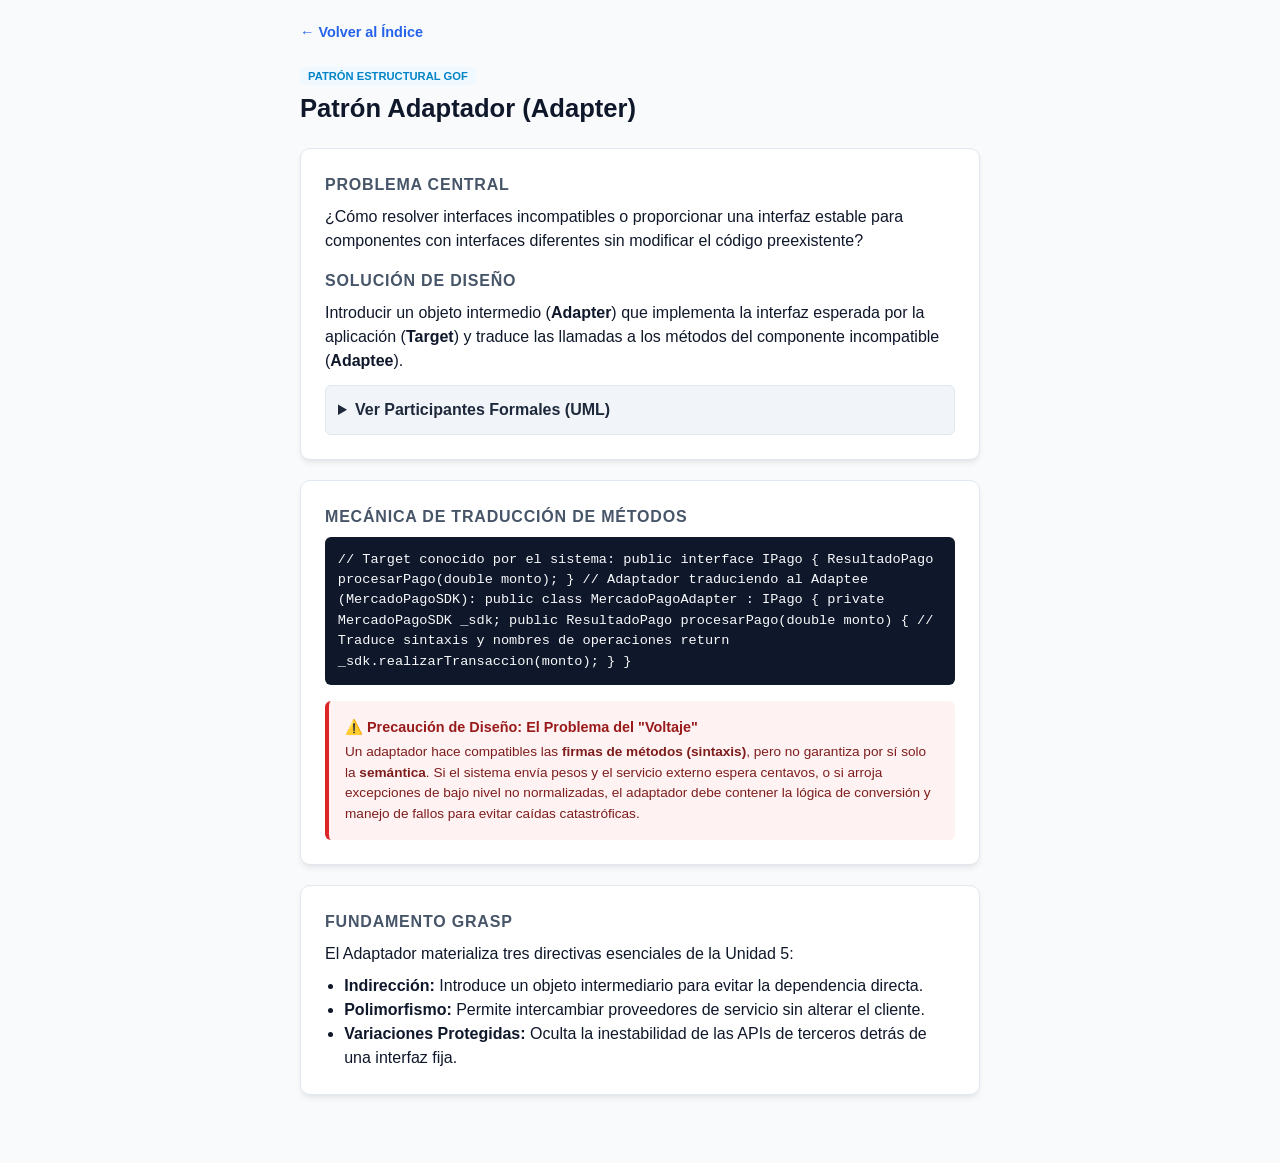
==== ficha-adapter.html @ 1aebd00d "initial commit upload preliminary version" ====
<!DOCTYPE html>
<html lang="es">
<head>
  <meta charset="UTF-8">
  <meta name="viewport" content="width=device-width, initial-scale=1.0">
  <title>Ficha Técnica: Adapter</title>
  <link rel="stylesheet" href="styles.css">
</head>
<body>
  <div class="container">
    <a href="index.html" class="nav-back">← Volver al Índice</a>

    <header style="text-align: left; margin-bottom: 1.5rem;">
      <span class="pill-tag tag-structural">Patrón Estructural GoF</span>
      <h1 style="margin-top: 0.4rem;">Patrón Adaptador (Adapter)</h1>
    </header>

    <!-- Problema y Solución -->
    <article class="ficha-box">
      <h2 class="section-title">Problema Central</h2>
      <p>¿Cómo resolver interfaces incompatibles o proporcionar una interfaz estable para componentes con interfaces diferentes sin modificar el código preexistente?</p>
      
      <h2 class="section-title" style="margin-top: 1rem;">Solución de Diseño</h2>
      <p>Introducir un objeto intermedio (<strong>Adapter</strong>) que implementa la interfaz esperada por la aplicación (<strong>Target</strong>) y traduce las llamadas a los métodos del componente incompatible (<strong>Adaptee</strong>).</p>

      <!-- Detalle interactivo sin JS -->
      <details>
        <summary>Ver Participantes Formales (UML)</summary>
        <ul>
          <li><strong>Client:</strong> Clase del dominio que requiere el servicio y colabora con Target.</li>
          <li><strong>Target:</strong> Interfaz común que define el contrato del sistema interno.</li>
          <li><strong>Adapter:</strong> Fabricación Pura que implementa Target y traduce la invocación.</li>
          <li><strong>Adaptee:</strong> Componente externo con interfaz incompatible que hace el trabajo real.</li>
        </ul>
      </details>
    </article>

    <!-- Protocolo / Código representativo -->
    <article class="ficha-box">
      <h2 class="section-title">Mecánica de Traducción de Métodos</h2>
      <div class="code-contract">
// Target conocido por el sistema:
public interface IPago {
    ResultadoPago procesarPago(double monto);
}

// Adaptador traduciendo al Adaptee (MercadoPagoSDK):
public class MercadoPagoAdapter : IPago {
    private MercadoPagoSDK _sdk;

    public ResultadoPago procesarPago(double monto) {
        // Traduce sintaxis y nombres de operaciones
        return _sdk.realizarTransaccion(monto);
    }
}
      </div>

      <!-- El debate técnico: El Voltaje -->
      <div class="callout-box">
        <div class="callout-title">⚠️ Precaución de Diseño: El Problema del "Voltaje"</div>
        <p>Un adaptador hace compatibles las <strong>firmas de métodos (sintaxis)</strong>, pero no garantiza por sí solo la <strong>semántica</strong>. Si el sistema envía pesos y el servicio externo espera centavos, o si arroja excepciones de bajo nivel no normalizadas, el adaptador debe contener la lógica de conversión y manejo de fallos para evitar caídas catastróficas.</p>
      </div>
    </article>

    <!-- Articulación con GRASP -->
    <article class="ficha-box">
      <h2 class="section-title">Fundamento GRASP</h2>
      <p>El Adaptador materializa tres directivas esenciales de la Unidad 5:</p>
      <ul style="margin-top: 0.5rem;">
        <li><strong>Indirección:</strong> Introduce un objeto intermediario para evitar la dependencia directa.</li>
        <li><strong>Polimorfismo:</strong> Permite intercambiar proveedores de servicio sin alterar el cliente.</li>
        <li><strong>Variaciones Protegidas:</strong> Oculta la inestabilidad de las APIs de terceros detrás de una interfaz fija.</li>
      </ul>
    </article>
  </div>
</body>
</html>
---- styles.css ----
:root {
  --font-system: -apple-system, BlinkMacSystemFont, "Segoe UI", Roboto, Helvetica, Arial, sans-serif;
  --bg-primary: #f8fafc;
  --bg-surface: #ffffff;
  --text-main: #0f172a;
  --text-muted: #475569;
  --border-color: #e2e8f0;
  
  /* Colores funcionales según la clasificación GoF */
  --badge-structural: #0284c7;  /* Adapter, Facade, Composite */
  --badge-creational: #16a34a;  /* Factory, Singleton */
  --badge-behavioral: #ea580c;  /* Strategy */
  --callout-warning: #dc2626;
  
  --radius-sm: 6px;
  --radius-md: 10px;
  --shadow-card: 0 4px 6px -1px rgba(0, 0, 0, 0.07), 0 2px 4px -2px rgba(0, 0, 0, 0.05);
}

* {
  box-sizing: border-box;
  margin: 0;
  padding: 0;
}

body {
  font-family: var(--font-system);
  background-color: var(--bg-primary);
  color: var(--text-main);
  line-height: 1.5;
  padding: 1.25rem 1rem 3rem 1rem;
  display: flex;
  justify-content: center;
}

.container {
  width: 100%;
  max-width: 680px;
}

/* Encabezado */
header {
  text-align: center;
  margin-bottom: 2rem;
}

.header-badge {
  display: inline-block;
  background-color: #e0f2fe;
  color: #0369a1;
  font-size: 0.75rem;
  font-weight: 700;
  letter-spacing: 0.05em;
  text-transform: uppercase;
  padding: 0.25rem 0.75rem;
  border-radius: 9999px;
  margin-bottom: 0.75rem;
}

h1 {
  font-size: 1.6rem;
  font-weight: 800;
  color: var(--text-main);
  line-height: 1.2;
}

.subtitle {
  font-size: 0.95rem;
  color: var(--text-muted);
  margin-top: 0.35rem;
}

/* Grilla de Patrones (Index) */
.pattern-grid {
  display: flex;
  flex-direction: column;
  gap: 1rem;
}

.pattern-card {
  background: var(--bg-surface);
  border: 1px solid var(--border-color);
  border-radius: var(--radius-md);
  padding: 1.2rem;
  text-decoration: none;
  color: inherit;
  box-shadow: var(--shadow-card);
  transition: transform 0.15s ease, border-color 0.15s ease;
  position: relative;
  display: block;
}

.pattern-card:active {
  transform: scale(0.98);
}

.pattern-card[data-type="structural"] { border-left: 6px solid var(--badge-structural); }
.pattern-card[data-type="creational"] { border-left: 6px solid var(--badge-creational); }
.pattern-card[data-type="behavioral"] { border-left: 6px solid var(--badge-behavioral); }

.card-top {
  display: flex;
  justify-content: space-between;
  align-items: center;
  margin-bottom: 0.5rem;
}

.card-title {
  font-size: 1.2rem;
  font-weight: 700;
}

.pill-tag {
  font-size: 0.7rem;
  font-weight: 700;
  text-transform: uppercase;
  padding: 0.2rem 0.5rem;
  border-radius: var(--radius-sm);
}

.tag-structural { background-color: #f0f9ff; color: var(--badge-structural); }
.tag-creational { background-color: #f0fdf4; color: var(--badge-creational); }
.tag-behavioral { background-color: #fff7ed; color: var(--badge-behavioral); }

.card-desc {
  font-size: 0.9rem;
  color: var(--text-muted);
  margin-bottom: 0.75rem;
}

.card-meta {
  font-size: 0.75rem;
  color: #64748b;
  display: flex;
  gap: 0.5rem;
  font-weight: 600;
}

/* Estilos para las Fichas Detalladas */
.nav-back {
  display: inline-flex;
  align-items: center;
  gap: 0.35rem;
  color: #2563eb;
  font-size: 0.9rem;
  text-decoration: none;
  font-weight: 600;
  margin-bottom: 1.2rem;
}

.ficha-box {
  background: var(--bg-surface);
  border: 1px solid var(--border-color);
  border-radius: var(--radius-md);
  box-shadow: var(--shadow-card);
  padding: 1.5rem;
  margin-bottom: 1.25rem;
}

.section-title {
  font-size: 1rem;
  text-transform: uppercase;
  letter-spacing: 0.05em;
  color: var(--text-muted);
  margin-bottom: 0.5rem;
  font-weight: 700;
}

/* Acordeón interactivo nativo (Details/Summary) */
details {
  background-color: #f1f5f9;
  border: 1px solid var(--border-color);
  border-radius: var(--radius-sm);
  padding: 0.75rem;
  margin-top: 0.75rem;
}

summary {
  font-weight: 600;
  cursor: pointer;
  outline: none;
  color: #1e293b;
}

details p, details ul {
  margin-top: 0.5rem;
  font-size: 0.88rem;
  color: var(--text-muted);
}

ul {
  padding-left: 1.2rem;
}

/* Bloque destacado para la analogía del voltaje y advertencias semánticas */
.callout-box {
  background-color: #fef2f2;
  border-left: 4px solid var(--callout-warning);
  padding: 1rem;
  border-radius: var(--radius-sm);
  margin-top: 1rem;
}

.callout-title {
  font-weight: 700;
  color: #991b1b;
  font-size: 0.9rem;
  margin-bottom: 0.25rem;
}

.callout-box p {
  font-size: 0.85rem;
  color: #7f1d1d;
  margin: 0;
}

/* Representación textual de contratos y diagramas */
.code-contract {
  background: #0f172a;
  color: #f8fafc;
  padding: 0.8rem;
  border-radius: var(--radius-sm);
  font-family: monospace;
  font-size: 0.85rem;
  overflow-x: auto;
  margin-top: 0.5rem;
}
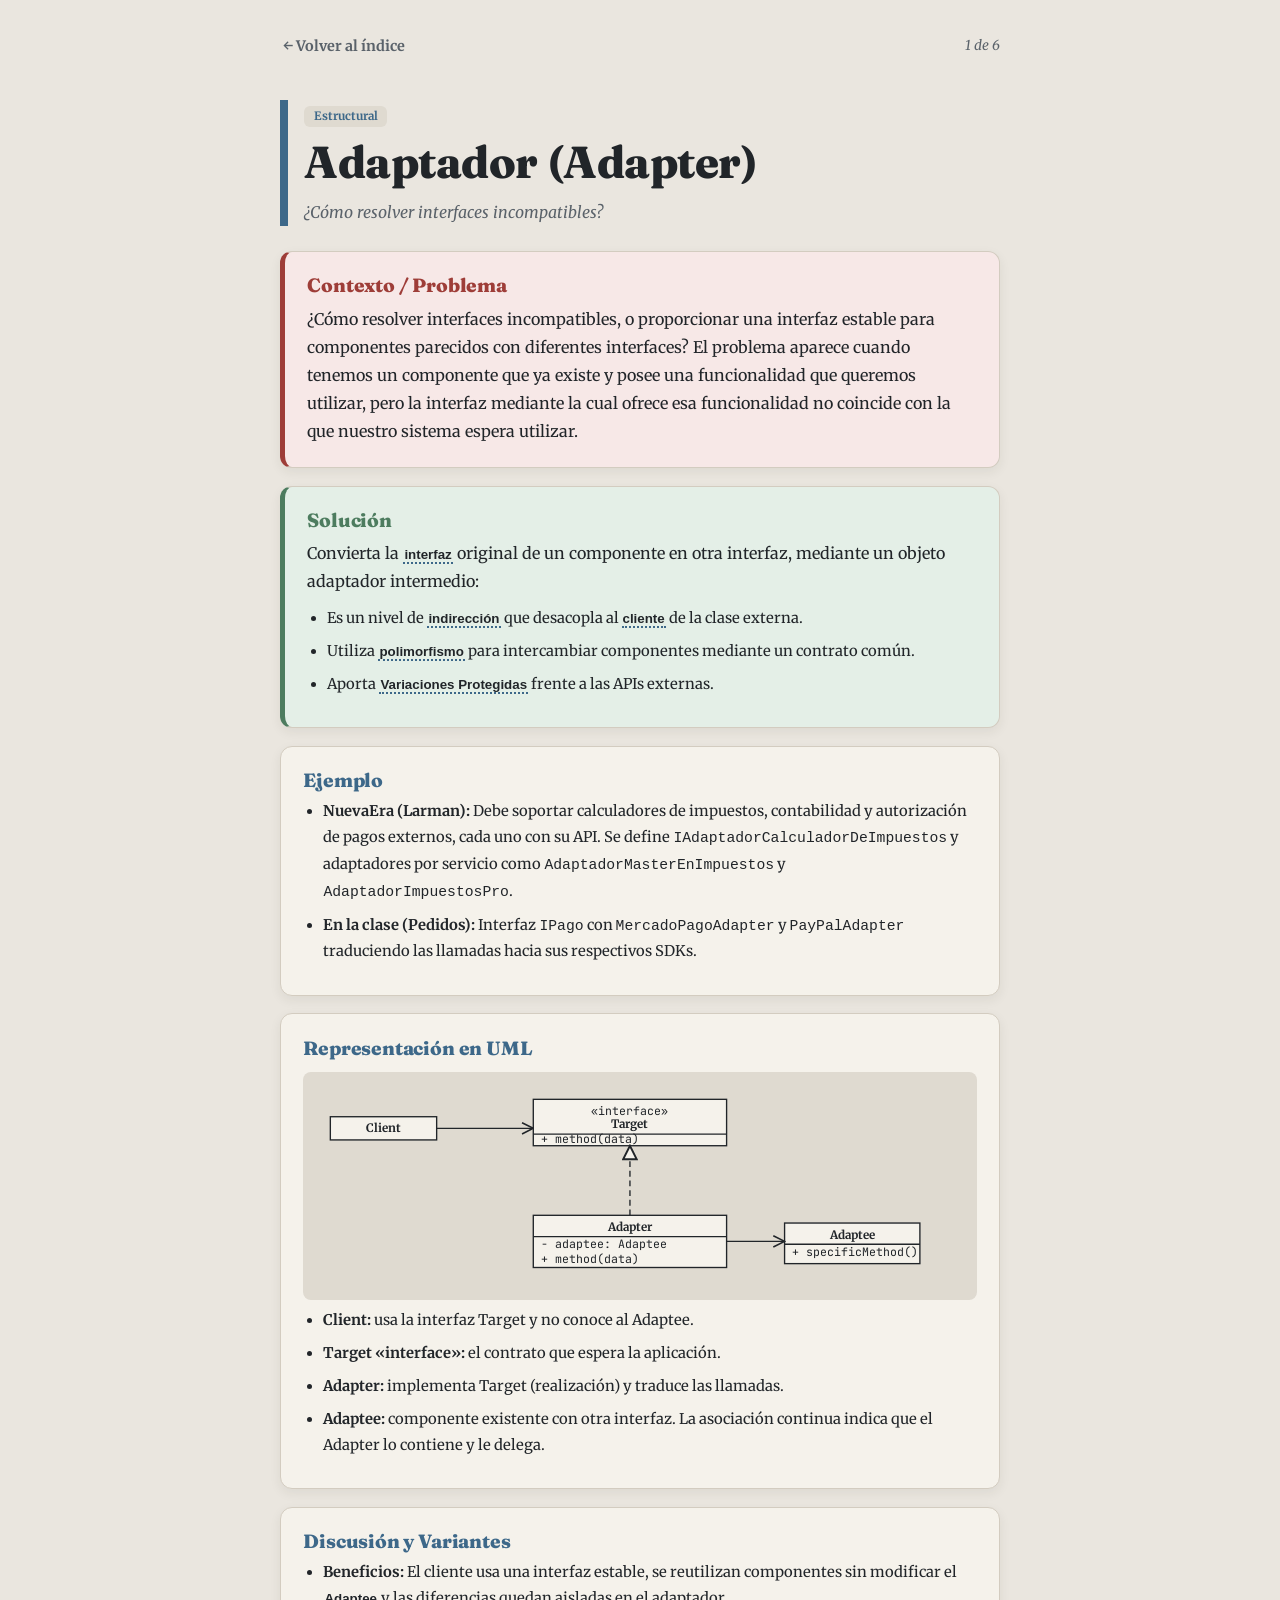
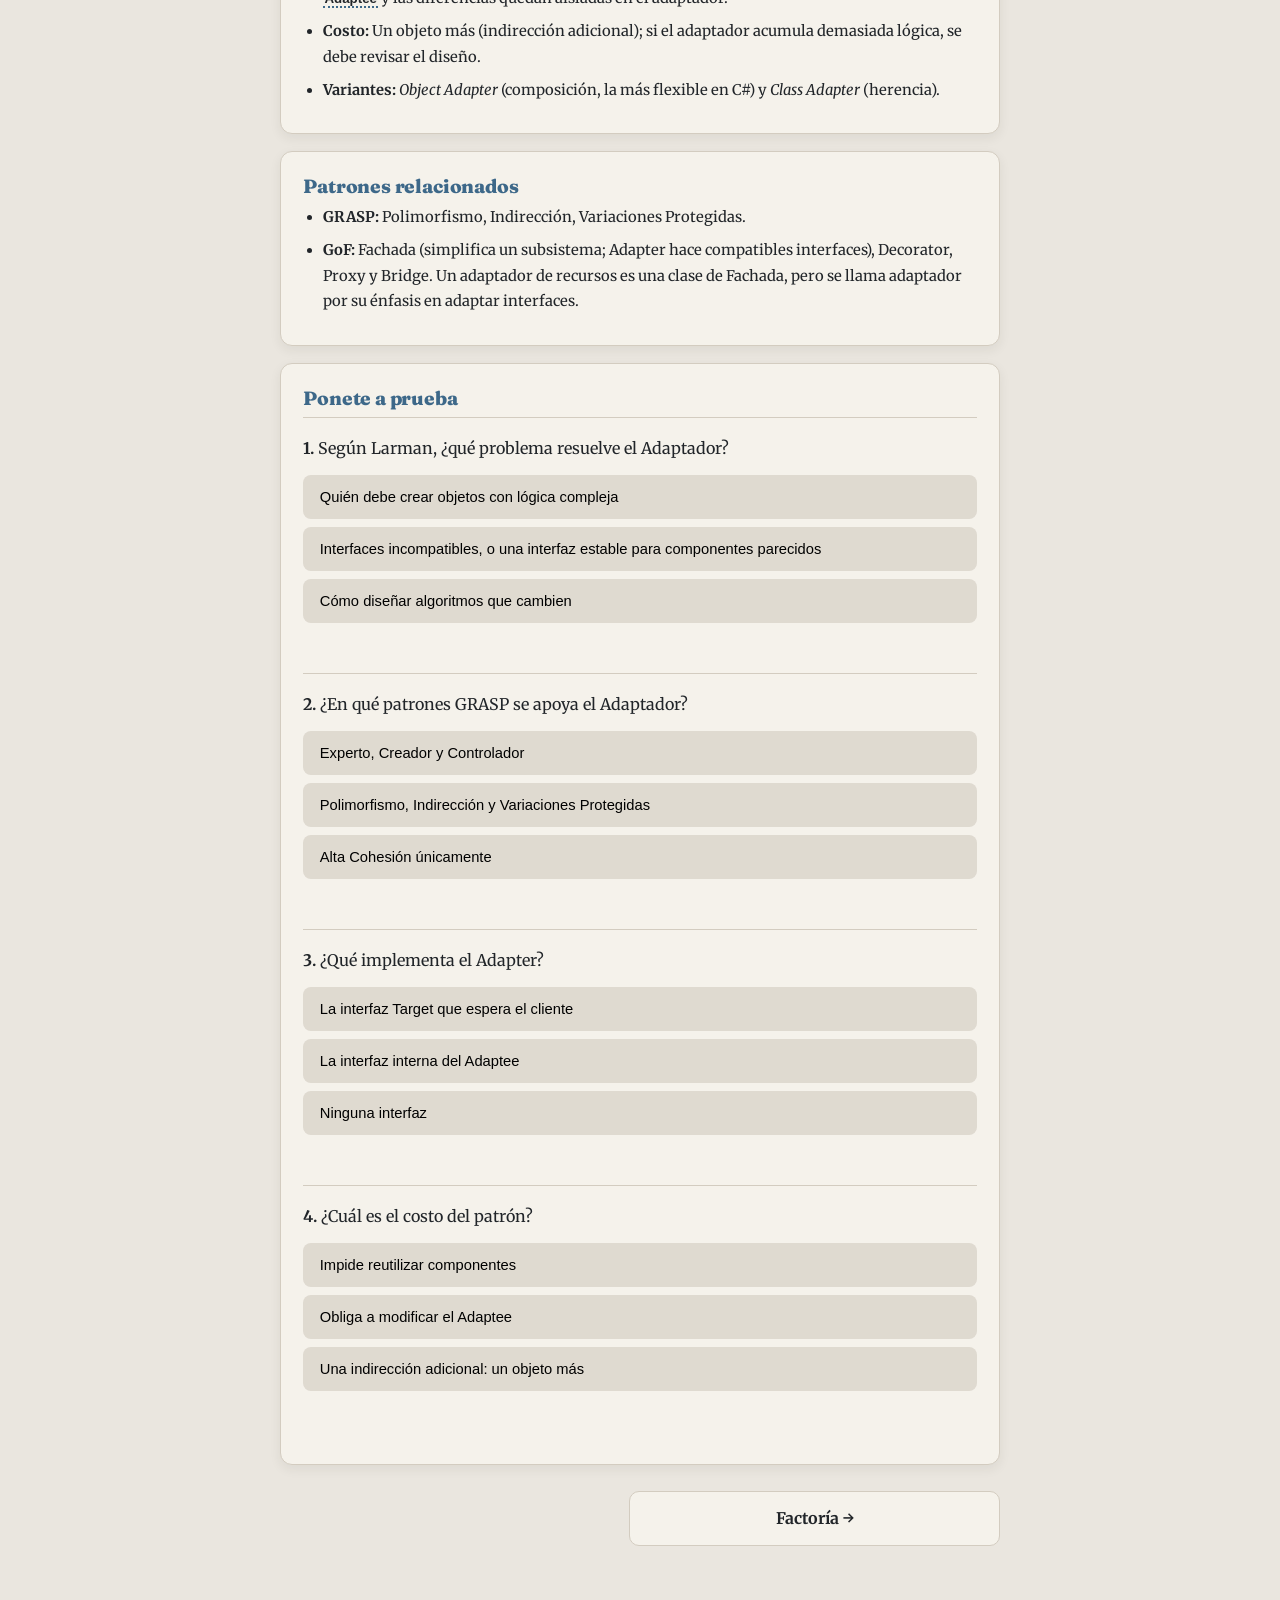
==== commit 3ba58edb: "Add files via upload" ====
--- a/ficha-adapter.html
+++ b/ficha-adapter.html
@@ -2,76 +2,140 @@
 <html lang="es">
 <head>
   <meta charset="UTF-8">
-  <meta name="viewport" content="width=device-width, initial-scale=1.0">
-  <title>Ficha Técnica: Adapter</title>
+  <meta name="viewport" content="width=device-width, initial-scale=1.0, viewport-fit=cover">
+  <title>Adaptador (Adapter) — Ficha Técnica</title>
   <link rel="stylesheet" href="styles.css">
 </head>
 <body>
-  <div class="container">
-    <a href="index.html" class="nav-back">← Volver al Índice</a>
+  <div class="wrap">
+    <div class="top">
+      <a href="index.html" class="back">← Volver al índice</a>
+      <span class="brand">1 de 6</span>
+    </div>
 
-    <header style="text-align: left; margin-bottom: 1.5rem;">
-      <span class="pill-tag tag-structural">Patrón Estructural GoF</span>
-      <h1 style="margin-top: 0.4rem;">Patrón Adaptador (Adapter)</h1>
-    </header>
+    <div style="--accent: var(--structural)">
+      <header class="head">
+        <span class="tag">Estructural</span>
+        <h1>Adaptador (Adapter)</h1>
+        <p class="analogy">¿Cómo resolver interfaces incompatibles?</p>
+      </header>
 
-    <!-- Problema y Solución -->
-    <article class="ficha-box">
-      <h2 class="section-title">Problema Central</h2>
-      <p>¿Cómo resolver interfaces incompatibles o proporcionar una interfaz estable para componentes con interfaces diferentes sin modificar el código preexistente?</p>
-      
-      <h2 class="section-title" style="margin-top: 1rem;">Solución de Diseño</h2>
-      <p>Introducir un objeto intermedio (<strong>Adapter</strong>) que implementa la interfaz esperada por la aplicación (<strong>Target</strong>) y traduce las llamadas a los métodos del componente incompatible (<strong>Adaptee</strong>).</p>
+      <section class="step bad">
+        <h3>Contexto / Problema</h3>
+        <p>¿Cómo resolver interfaces incompatibles, o proporcionar una interfaz estable para componentes parecidos con diferentes interfaces? El problema aparece cuando tenemos un componente que ya existe y posee una funcionalidad que queremos utilizar, pero la interfaz mediante la cual ofrece esa funcionalidad no coincide con la que nuestro sistema espera utilizar.</p>
+      </section>
 
-      <!-- Detalle interactivo sin JS -->
-      <details>
-        <summary>Ver Participantes Formales (UML)</summary>
+      <section class="step good">
+        <h3>Solución</h3>
+        <p>Convierta la <button class="term" data-k="interfaz">interfaz</button> original de un componente en otra interfaz, mediante un objeto adaptador intermedio:</p>
         <ul>
-          <li><strong>Client:</strong> Clase del dominio que requiere el servicio y colabora con Target.</li>
-          <li><strong>Target:</strong> Interfaz común que define el contrato del sistema interno.</li>
-          <li><strong>Adapter:</strong> Fabricación Pura que implementa Target y traduce la invocación.</li>
-          <li><strong>Adaptee:</strong> Componente externo con interfaz incompatible que hace el trabajo real.</li>
+          <li>Es un nivel de <button class="term" data-k="indir">indirección</button> que desacopla al <button class="term" data-k="cliente">cliente</button> de la clase externa.</li>
+          <li>Utiliza <button class="term" data-k="poli">polimorfismo</button> para intercambiar componentes mediante un contrato común.</li>
+          <li>Aporta <button class="term" data-k="vp">Variaciones Protegidas</button> frente a las APIs externas.</li>
         </ul>
-      </details>
-    </article>
+      </section>
 
-    <!-- Protocolo / Código representativo -->
-    <article class="ficha-box">
-      <h2 class="section-title">Mecánica de Traducción de Métodos</h2>
-      <div class="code-contract">
-// Target conocido por el sistema:
-public interface IPago {
-    ResultadoPago procesarPago(double monto);
-}
+      <section class="step">
+        <h3>Ejemplo</h3>
+        <ul>
+          <li><strong>NuevaEra (Larman):</strong> Debe soportar calculadores de impuestos, contabilidad y autorización de pagos externos, cada uno con su API. Se define <code>IAdaptadorCalculadorDeImpuestos</code> y adaptadores por servicio como <code>AdaptadorMasterEnImpuestos</code> y <code>AdaptadorImpuestosPro</code>.</li>
+          <li><strong>En la clase (Pedidos):</strong> Interfaz <code>IPago</code> con <code>MercadoPagoAdapter</code> y <code>PayPalAdapter</code> traduciendo las llamadas hacia sus respectivos SDKs.</li>
+        </ul>
+      </section>
 
-// Adaptador traduciendo al Adaptee (MercadoPagoSDK):
-public class MercadoPagoAdapter : IPago {
-    private MercadoPagoSDK _sdk;
+      <section class="step">
+        <h3>Representación en UML</h3>
+        <div class="uml">
+          <svg viewBox="0 0 680 220" xmlns="http://www.w3.org/2000/svg">
+            <defs>
+              <marker id="tri" viewBox="0 0 12 12" refX="11" refY="6" markerWidth="12" markerHeight="12" orient="auto"><path d="M1 1L11 6L1 11Z" class="box"/></marker>
+              <marker id="arr" viewBox="0 0 12 12" refX="11" refY="6" markerWidth="10" markerHeight="10" orient="auto"><path d="M1 1L11 6L1 11" class="ln"/></marker>
+            </defs>
+            <rect class="box" x="20" y="38" width="110" height="24"/><text class="t" x="75" y="54" text-anchor="middle">Client</text>
+            <rect class="box" x="230" y="20" width="200" height="48"/><text x="330" y="36" text-anchor="middle">«interface»</text><text class="t" x="330" y="50" text-anchor="middle">Target</text><line class="ln" x1="230" x2="430" y1="56" y2="56"/><text x="238" y="65">+ method(data)</text>
+            <rect class="box" x="230" y="140" width="200" height="54"/><text class="t" x="330" y="156" text-anchor="middle">Adapter</text><line class="ln" x1="230" x2="430" y1="162" y2="162"/><text x="238" y="174">- adaptee: Adaptee</text><text x="238" y="189">+ method(data)</text>
+            <rect class="box" x="490" y="148" width="140" height="42"/><text class="t" x="560" y="164" text-anchor="middle">Adaptee</text><line class="ln" x1="490" x2="630" y1="170" y2="170"/><text x="498" y="182">+ specificMethod()</text>
+            <line class="ln" x1="130" y1="50" x2="230" y2="50" marker-end="url(#arr)"/>
+            <line class="ln" x1="330" y1="140" x2="330" y2="68" stroke-dasharray="6 4" marker-end="url(#tri)"/>
+            <line class="ln" x1="430" y1="167" x2="490" y2="167" marker-end="url(#arr)"/>
+          </svg>
+        </div>
+        <ul class="legend">
+          <li><b>Client:</b> usa la interfaz Target y no conoce al Adaptee.</li>
+          <li><b>Target «interface»:</b> el contrato que espera la aplicación.</li>
+          <li><b>Adapter:</b> implementa Target (realización) y traduce las llamadas.</li>
+          <li><b>Adaptee:</b> componente existente con otra interfaz. La asociación continua indica que el Adapter lo contiene y le delega.</li>
+        </ul>
+      </section>
 
-    public ResultadoPago procesarPago(double monto) {
-        // Traduce sintaxis y nombres de operaciones
-        return _sdk.realizarTransaccion(monto);
-    }
-}
+      <section class="step">
+        <h3>Discusión y Variantes</h3>
+        <ul>
+          <li><strong>Beneficios:</strong> El cliente usa una interfaz estable, se reutilizan componentes sin modificar el <button class="term" data-k="adaptee">Adaptee</button> y las diferencias quedan aisladas en el adaptador.</li>
+          <li><strong>Costo:</strong> Un objeto más (indirección adicional); si el adaptador acumula demasiada lógica, se debe revisar el diseño.</li>
+          <li><strong>Variantes:</strong> <em>Object Adapter</em> (composición, la más flexible en C#) y <em>Class Adapter</em> (herencia).</li>
+        </ul>
+      </section>
+
+      <section class="step">
+        <h3>Patrones relacionados</h3>
+        <ul>
+          <li><strong>GRASP:</strong> Polimorfismo, Indirección, Variaciones Protegidas.</li>
+          <li><strong>GoF:</strong> Fachada (simplifica un subsistema; Adapter hace compatibles interfaces), Decorator, Proxy y Bridge. Un adaptador de recursos es una clase de Fachada, pero se llama adaptador por su énfasis en adaptar interfaces.</li>
+        </ul>
+      </section>
+
+      <section class="step">
+        <h3>Ponete a prueba</h3>
+        <div class="qq">
+          <p><b>1.</b> Según Larman, ¿qué problema resuelve el Adaptador?</p>
+          <div class="opts">
+            <button class="opt" data-correct="false" data-fb="Quién debe crear objetos corresponde a Factory.">Quién debe crear objetos con lógica compleja</button>
+            <button class="opt" data-correct="true" data-fb="Es el Contexto/Problema del patrón.">Interfaces incompatibles, o una interfaz estable para componentes parecidos</button>
+            <button class="opt" data-correct="false" data-fb="Corresponde al patrón Strategy.">Cómo diseñar algoritmos que cambien</button>
+          </div>
+          <p class="fb"></p>
+        </div>
+
+        <div class="qq">
+          <p><b>2.</b> ¿En qué patrones GRASP se apoya el Adaptador?</p>
+          <div class="opts">
+            <button class="opt" data-correct="false">Experto, Creador y Controlador</button>
+            <button class="opt" data-correct="true" data-fb="Larman lo presenta como una especialización de estos componentes básicos GRASP.">Polimorfismo, Indirección y Variaciones Protegidas</button>
+            <button class="opt" data-correct="false">Alta Cohesión únicamente</button>
+          </div>
+          <p class="fb"></p>
+        </div>
+
+        <div class="qq">
+          <p><b>3.</b> ¿Qué implementa el Adapter?</p>
+          <div class="opts">
+            <button class="opt" data-correct="true" data-fb="Implementa Target y traduce las llamadas al Adaptee.">La interfaz Target que espera el cliente</button>
+            <button class="opt" data-correct="false">La interfaz interna del Adaptee</button>
+            <button class="opt" data-correct="false">Ninguna interfaz</button>
+          </div>
+          <p class="fb"></p>
+        </div>
+
+        <div class="qq">
+          <p><b>4.</b> ¿Cuál es el costo del patrón?</p>
+          <div class="opts">
+            <button class="opt" data-correct="false">Impide reutilizar componentes</button>
+            <button class="opt" data-correct="false">Obliga a modificar el Adaptee</button>
+            <button class="opt" data-correct="true" data-fb="Aumenta ligeramente la complejidad estructural al introducir un objeto mediador.">Una indirección adicional: un objeto más</button>
+          </div>
+          <p class="fb"></p>
+        </div>
+      </section>
+
+      <div class="nav-links">
+        <span style="flex:1"></span>
+        <a href="ficha-factory.html">Factoría →</a>
       </div>
+    </div>
+  </div>
 
-      <!-- El debate técnico: El Voltaje -->
-      <div class="callout-box">
-        <div class="callout-title">⚠️ Precaución de Diseño: El Problema del "Voltaje"</div>
-        <p>Un adaptador hace compatibles las <strong>firmas de métodos (sintaxis)</strong>, pero no garantiza por sí solo la <strong>semántica</strong>. Si el sistema envía pesos y el servicio externo espera centavos, o si arroja excepciones de bajo nivel no normalizadas, el adaptador debe contener la lógica de conversión y manejo de fallos para evitar caídas catastróficas.</p>
-      </div>
-    </article>
-
-    <!-- Articulación con GRASP -->
-    <article class="ficha-box">
-      <h2 class="section-title">Fundamento GRASP</h2>
-      <p>El Adaptador materializa tres directivas esenciales de la Unidad 5:</p>
-      <ul style="margin-top: 0.5rem;">
-        <li><strong>Indirección:</strong> Introduce un objeto intermediario para evitar la dependencia directa.</li>
-        <li><strong>Polimorfismo:</strong> Permite intercambiar proveedores de servicio sin alterar el cliente.</li>
-        <li><strong>Variaciones Protegidas:</strong> Oculta la inestabilidad de las APIs de terceros detrás de una interfaz fija.</li>
-      </ul>
-    </article>
-  </div>
+  <div id="pop" role="dialog" hidden></div>
+  <script src="script.js"></script>
 </body>
 </html>
--- a/styles.css
+++ b/styles.css
@@ -1,227 +1,240 @@
+@import url('https://fonts.googleapis.com/css2?family=Fraunces:opsz,wght@9..144,700..900&family=Merriweather:ital,wght@0,300;0,400;0,700;1,300&family=JetBrains+Mono:wght@400;500&display=swap');
+
 :root {
-  --font-system: -apple-system, BlinkMacSystemFont, "Segoe UI", Roboto, Helvetica, Arial, sans-serif;
-  --bg-primary: #f8fafc;
-  --bg-surface: #ffffff;
-  --text-main: #0f172a;
-  --text-muted: #475569;
-  --border-color: #e2e8f0;
-  
-  /* Colores funcionales según la clasificación GoF */
-  --badge-structural: #0284c7;  /* Adapter, Facade, Composite */
-  --badge-creational: #16a34a;  /* Factory, Singleton */
-  --badge-behavioral: #ea580c;  /* Strategy */
-  --callout-warning: #dc2626;
-  
-  --radius-sm: 6px;
-  --radius-md: 10px;
-  --shadow-card: 0 4px 6px -1px rgba(0, 0, 0, 0.07), 0 2px 4px -2px rgba(0, 0, 0, 0.05);
-}
-
-* {
-  box-sizing: border-box;
-  margin: 0;
-  padding: 0;
-}
+  --font-display: 'Fraunces', Georgia, serif;
+  --font-body: 'Merriweather', Georgia, serif;
+  --font-code: 'JetBrains Mono', monospace;
+
+  /* Colores exactos de la captura original (Modo Claro) */
+  --bg-canvas: #eae6df;
+  --bg-card: #f5f2eb;
+  --bg-inset: #dfdad0;
+  --text-primary: #212529;
+  --text-secondary: #5a626a;
+  --border-subtle: #d3ccc0;
+
+  --structural: #3d6889;
+  --creational: #4d7c5f;
+  --behavioral: #ab5e3f;
+  --warning: #9e3d38;
+
+  --tint-warn: #f7e8e7;
+  --tint-ok: #e4efe7;
+  --code-bg: #25282d;
+  --code-fg: #ebe7e0;
+  --shadow: 0 4px 12px rgba(45, 38, 30, 0.07);
+}
+
+@media (prefers-color-scheme: dark) {
+  :root {
+    --bg-canvas: #1c1a17;
+    --bg-card: #26231f;
+    --bg-inset: #33302a;
+    --text-primary: #ece8e0;
+    --text-secondary: #a9a89f;
+    --border-subtle: #403c34;
+    --structural: #7fb0d3;
+    --creational: #88c09b;
+    --behavioral: #e0906f;
+    --warning: #e58c86;
+    --tint-warn: #3a2523;
+    --tint-ok: #22302a;
+    --code-bg: #141311;
+    --shadow: none;
+  }
+}
+
+* { box-sizing: border-box; margin: 0; padding: 0; }
 
 body {
-  font-family: var(--font-system);
-  background-color: var(--bg-primary);
-  color: var(--text-main);
-  line-height: 1.5;
-  padding: 1.25rem 1rem 3rem 1rem;
+  min-height: 100vh;
+  background: var(--bg-canvas);
+  color: var(--text-primary);
+  font: 400 16px/1.75 var(--font-body);
+  padding: 1.5rem 1rem 4rem;
   display: flex;
   justify-content: center;
 }
 
-.container {
+.wrap { width: 100%; max-width: 720px; margin: 0 auto; }
+
+h1, h2, h3 { 
+  font-family: var(--font-display); 
+  font-weight: 800; 
+  line-height: 1.15; 
+  letter-spacing: -0.01em; 
+}
+
+.top { 
+  display: flex; 
+  justify-content: space-between; 
+  align-items: center; 
+  margin-bottom: 2rem; 
+  min-height: 44px; 
+}
+
+.back { 
+  text-decoration: none; 
+  padding: 0.6rem 0.2rem; 
+  font-weight: 700; 
+  font-size: 0.9rem; 
+  color: var(--text-secondary); 
+}
+.back:hover { color: var(--text-primary); }
+.brand { font-size: 0.85rem; color: var(--text-secondary); font-style: italic; }
+
+/* Header e Índice */
+.hero h1 { font-size: clamp(2.1rem, 7vw, 3.1rem); margin-bottom: 0.7rem; }
+.hero p { color: var(--text-secondary); max-width: 52ch; }
+.hint { margin: 1.2rem 0 2rem; padding: 0.8rem 1rem; background: var(--bg-inset); border-radius: 8px; font-size: 0.88rem; }
+.list { display: grid; gap: 0.9rem; list-style: none; }
+
+/* Tarjetas del menú - Eliminación total y forzada del subrayado */
+a.item, 
+a.item *, 
+a.item:hover, 
+a.item:visited, 
+a.item:active, 
+a.item:focus {
+  text-decoration: none !important;
+}
+
+.item {
+  display: block;
   width: 100%;
-  max-width: 680px;
-}
-
-/* Encabezado */
-header {
-  text-align: center;
-  margin-bottom: 2rem;
-}
-
-.header-badge {
-  display: inline-block;
-  background-color: #e0f2fe;
-  color: #0369a1;
-  font-size: 0.75rem;
-  font-weight: 700;
-  letter-spacing: 0.05em;
-  text-transform: uppercase;
-  padding: 0.25rem 0.75rem;
-  border-radius: 9999px;
-  margin-bottom: 0.75rem;
-}
-
-h1 {
-  font-size: 1.6rem;
-  font-weight: 800;
-  color: var(--text-main);
-  line-height: 1.2;
-}
-
-.subtitle {
-  font-size: 0.95rem;
-  color: var(--text-muted);
-  margin-top: 0.35rem;
-}
-
-/* Grilla de Patrones (Index) */
-.pattern-grid {
-  display: flex;
-  flex-direction: column;
-  gap: 1rem;
-}
-
-.pattern-card {
-  background: var(--bg-surface);
-  border: 1px solid var(--border-color);
-  border-radius: var(--radius-md);
-  padding: 1.2rem;
-  text-decoration: none;
-  color: inherit;
-  box-shadow: var(--shadow-card);
-  transition: transform 0.15s ease, border-color 0.15s ease;
-  position: relative;
-  display: block;
-}
-
-.pattern-card:active {
-  transform: scale(0.98);
-}
-
-.pattern-card[data-type="structural"] { border-left: 6px solid var(--badge-structural); }
-.pattern-card[data-type="creational"] { border-left: 6px solid var(--badge-creational); }
-.pattern-card[data-type="behavioral"] { border-left: 6px solid var(--badge-behavioral); }
-
-.card-top {
+  text-align: left;
+  background: var(--bg-card);
+  border: 1px solid var(--border-subtle);
+  border-left: 8px solid var(--accent);
+  border-radius: 12px;
+  padding: 1.2rem 1.3rem;
+  box-shadow: var(--shadow);
+  transition: transform 0.15s ease;
+  cursor: pointer;
+}
+
+.item:hover { transform: translateX(4px); }
+
+.item-head {
   display: flex;
   justify-content: space-between;
-  align-items: center;
-  margin-bottom: 0.5rem;
-}
-
-.card-title {
-  font-size: 1.2rem;
-  font-weight: 700;
-}
-
-.pill-tag {
-  font-size: 0.7rem;
-  font-weight: 700;
-  text-transform: uppercase;
-  padding: 0.2rem 0.5rem;
-  border-radius: var(--radius-sm);
-}
-
-.tag-structural { background-color: #f0f9ff; color: var(--badge-structural); }
-.tag-creational { background-color: #f0fdf4; color: var(--badge-creational); }
-.tag-behavioral { background-color: #fff7ed; color: var(--badge-behavioral); }
-
-.card-desc {
-  font-size: 0.9rem;
-  color: var(--text-muted);
-  margin-bottom: 0.75rem;
-}
-
-.card-meta {
-  font-size: 0.75rem;
-  color: #64748b;
-  display: flex;
+  align-items: baseline;
   gap: 0.5rem;
-  font-weight: 600;
-}
-
-/* Estilos para las Fichas Detalladas */
-.nav-back {
-  display: inline-flex;
-  align-items: center;
-  gap: 0.35rem;
-  color: #2563eb;
-  font-size: 0.9rem;
-  text-decoration: none;
-  font-weight: 600;
-  margin-bottom: 1.2rem;
-}
-
-.ficha-box {
-  background: var(--bg-surface);
-  border: 1px solid var(--border-color);
-  border-radius: var(--radius-md);
-  box-shadow: var(--shadow-card);
-  padding: 1.5rem;
-  margin-bottom: 1.25rem;
-}
-
-.section-title {
-  font-size: 1rem;
-  text-transform: uppercase;
-  letter-spacing: 0.05em;
-  color: var(--text-muted);
-  margin-bottom: 0.5rem;
-  font-weight: 700;
-}
-
-/* Acordeón interactivo nativo (Details/Summary) */
-details {
-  background-color: #f1f5f9;
-  border: 1px solid var(--border-color);
-  border-radius: var(--radius-sm);
-  padding: 0.75rem;
-  margin-top: 0.75rem;
-}
-
-summary {
-  font-weight: 600;
-  cursor: pointer;
-  outline: none;
-  color: #1e293b;
-}
-
-details p, details ul {
-  margin-top: 0.5rem;
-  font-size: 0.88rem;
-  color: var(--text-muted);
-}
-
-ul {
-  padding-left: 1.2rem;
-}
-
-/* Bloque destacado para la analogía del voltaje y advertencias semánticas */
-.callout-box {
-  background-color: #fef2f2;
-  border-left: 4px solid var(--callout-warning);
-  padding: 1rem;
-  border-radius: var(--radius-sm);
-  margin-top: 1rem;
-}
-
-.callout-title {
-  font-weight: 700;
-  color: #991b1b;
-  font-size: 0.9rem;
-  margin-bottom: 0.25rem;
-}
-
-.callout-box p {
-  font-size: 0.85rem;
-  color: #7f1d1d;
-  margin: 0;
-}
-
-/* Representación textual de contratos y diagramas */
-.code-contract {
-  background: #0f172a;
-  color: #f8fafc;
-  padding: 0.8rem;
-  border-radius: var(--radius-sm);
-  font-family: monospace;
-  font-size: 0.85rem;
-  overflow-x: auto;
-  margin-top: 0.5rem;
-}+}
+
+.item h2 { 
+  font-size: 1.4rem; 
+  color: var(--text-primary); 
+}
+
+.item .q { 
+  font-style: italic; 
+  color: var(--text-secondary); 
+  font-size: 0.92rem; 
+  margin: 0.35rem 0 0.6rem; 
+}
+
+.tag { 
+  font: 700 0.72rem var(--font-body); 
+  padding: 0.2rem 0.6rem; 
+  border-radius: 6px; 
+  background: var(--bg-inset); 
+  color: var(--accent); 
+  white-space: nowrap; 
+}
+
+/* Fichas individuales */
+.head { border-left: 8px solid var(--accent); padding-left: 1rem; margin-bottom: 1.6rem; }
+.head h1 { font-size: clamp(2rem, 7vw, 2.8rem); margin-top: 0.5rem; }
+.analogy { margin-top: 0.6rem; font-style: italic; color: var(--text-secondary); }
+
+.step { 
+  background: var(--bg-card); 
+  border: 1px solid var(--border-subtle); 
+  border-radius: 12px; 
+  padding: 1.4rem; 
+  margin-bottom: 1.1rem; 
+  box-shadow: var(--shadow); 
+}
+.step h3 { font-size: 1.2rem; margin-bottom: 0.5rem; color: var(--accent); }
+.step p + p, .step p + ul { margin-top: 0.7rem; }
+.step ul { padding-left: 1.25rem; margin-top: 0.5rem; }
+.step li { margin-bottom: 0.45rem; font-size: 0.92rem; }
+
+.bad { background: var(--tint-warn); border-left: 5px solid var(--warning); }
+.bad h3 { color: var(--warning); }
+.good { background: var(--tint-ok); border-left: 5px solid var(--creational); }
+.good h3 { color: var(--creational); }
+
+/* Subrayado punteado en conceptos */
+.term { 
+  background: none; 
+  border: 0; 
+  border-bottom: 2px dotted var(--accent); 
+  font-weight: 700; 
+  padding: 0 1px; 
+  color: var(--text-primary); 
+  cursor: pointer; 
+}
+.term:hover { background: var(--bg-inset); }
+
+#pop {
+  position: fixed; 
+  z-index: 20; 
+  width: min(320px, calc(100vw - 2rem));
+  background: var(--bg-card); 
+  color: var(--text-primary);
+  border: 1px solid var(--border-subtle); 
+  border-top: 5px solid var(--accent);
+  border-radius: 12px; 
+  padding: 1rem 1.1rem; 
+  box-shadow: 0 10px 30px rgba(0,0,0,0.25);
+  font-size: 0.88rem; 
+  line-height: 1.6;
+}
+#pop[hidden] { display: none; }
+#pop b { display: block; font: 800 1.05rem var(--font-display); margin-bottom: 0.25rem; }
+#pop small { display: block; margin-top: 0.5rem; color: var(--text-secondary); font-style: italic; }
+#pop .x { position: absolute; top: 0.2rem; right: 0.3rem; background: none; border: 0; width: 36px; height: 36px; font-size: 1.2rem; cursor: pointer; }
+
+/* UML renderizado */
+.uml { overflow-x: auto; margin-top: 0.8rem; background: var(--bg-inset); border-radius: 8px; padding: 0.5rem; }
+.uml svg { min-width: 560px; width: 100%; height: auto; display: block; }
+.uml text { font: 12px var(--font-code); fill: var(--text-primary); }
+.uml .t { font-family: var(--font-body); font-weight: 700; }
+.uml .box { fill: var(--bg-card); stroke: var(--text-primary); stroke-width: 1.4; }
+.uml .ln { stroke: var(--text-primary); fill: none; stroke-width: 1.4; }
+.legend { list-style: disc; padding-left: 1.2rem; margin-top: 0.8rem; font-size: 0.9rem; }
+.legend li { margin-top: 0.45rem; }
+
+/* Quizzes y navegación inferior */
+.qq { padding: 1rem 0; border-top: 1px solid var(--border-subtle); }
+.opts { display: grid; gap: 0.5rem; margin-top: 0.8rem; }
+.opt { 
+  text-align: left; 
+  background: var(--bg-inset); 
+  border: 2px solid transparent; 
+  border-radius: 8px; 
+  padding: 0.7rem 0.9rem; 
+  min-height: 44px; 
+  font-size: 0.92rem; 
+  cursor: pointer; 
+}
+.opt:hover { border-color: var(--accent); }
+.opt.ok { border-color: var(--creational); background: var(--tint-ok); }
+.opt.no { border-color: var(--warning); background: var(--tint-warn); }
+.fb { margin-top: 0.8rem; font-size: 0.9rem; min-height: 1.5em; }
+
+.nav-links { display: flex; justify-content: space-between; gap: 0.8rem; margin-top: 1.6rem; }
+.nav-links a { 
+  flex: 1; 
+  text-align: center; 
+  text-decoration: none; 
+  padding: 0.8rem 1rem; 
+  border: 1px solid var(--border-subtle); 
+  background: var(--bg-card); 
+  border-radius: 10px; 
+  font-weight: 700; 
+  color: var(--text-primary); 
+}
+.nav-links a:hover { border-color: var(--accent); }
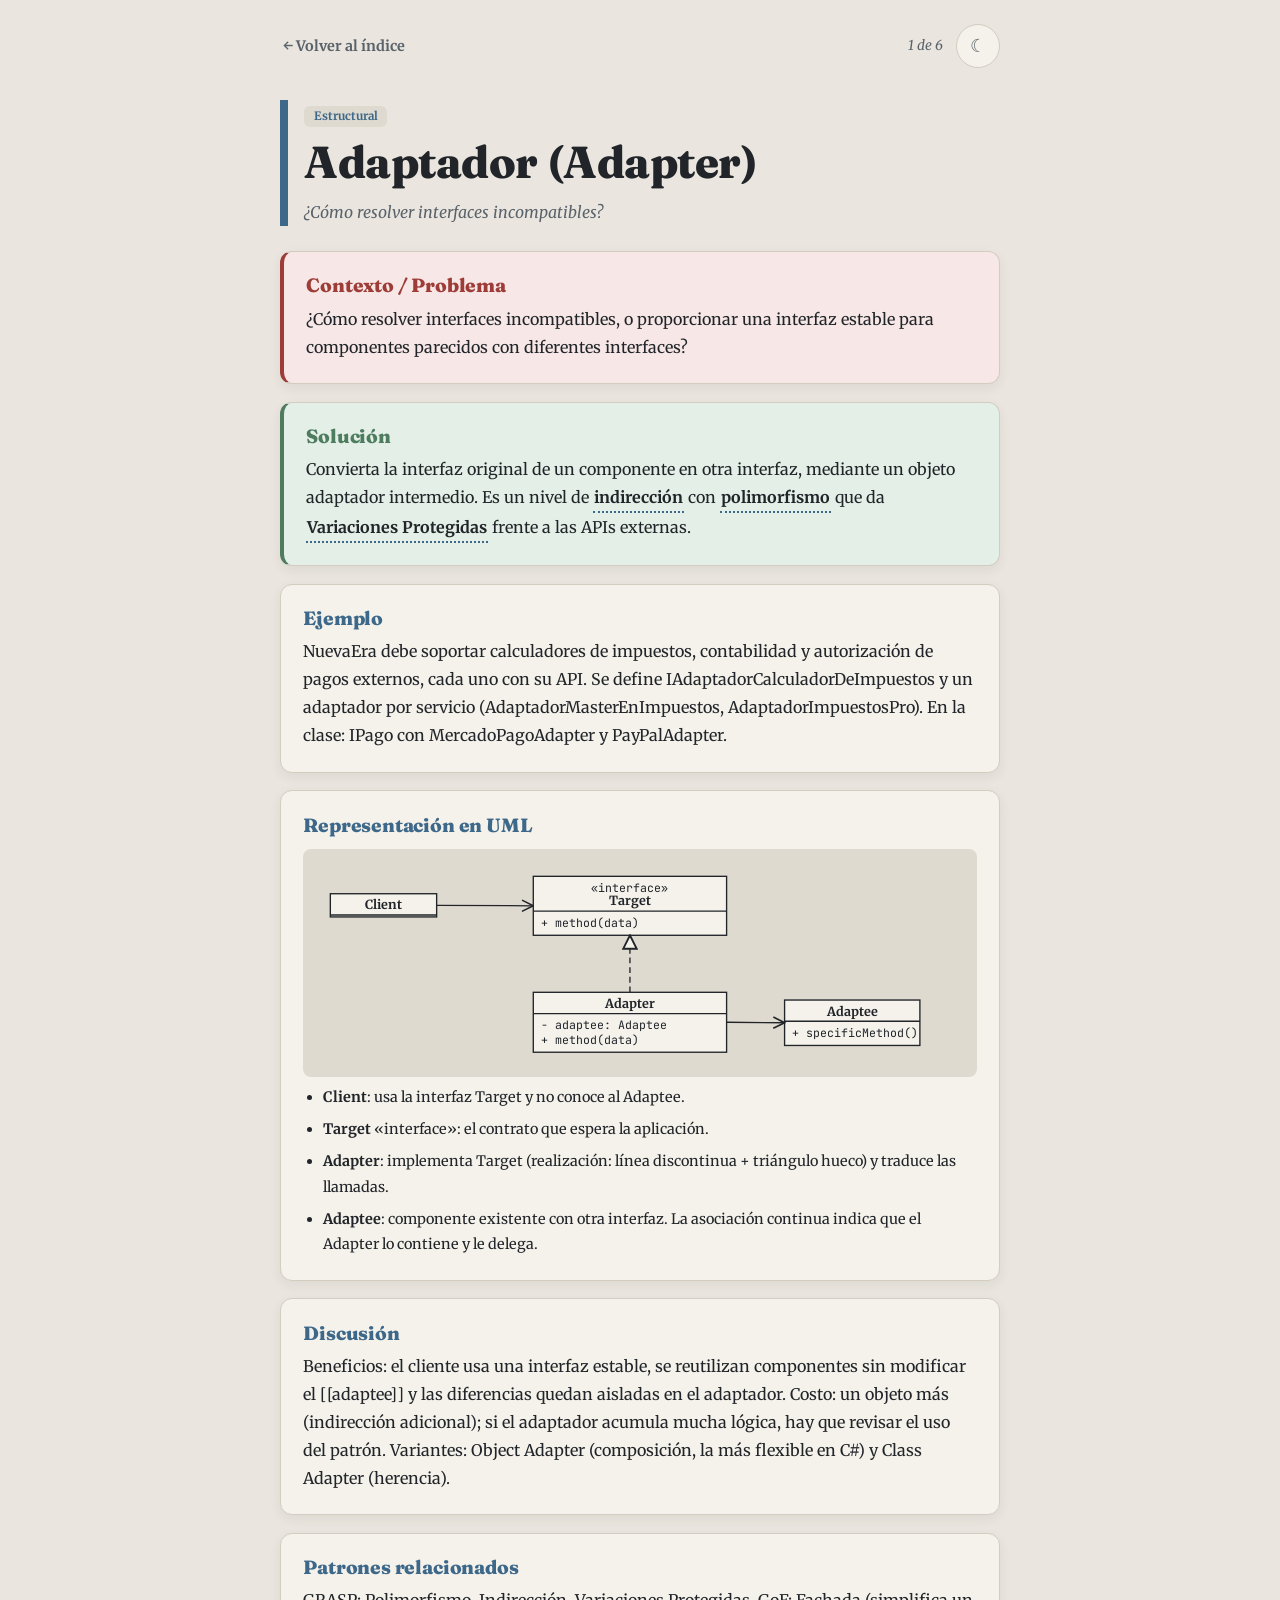
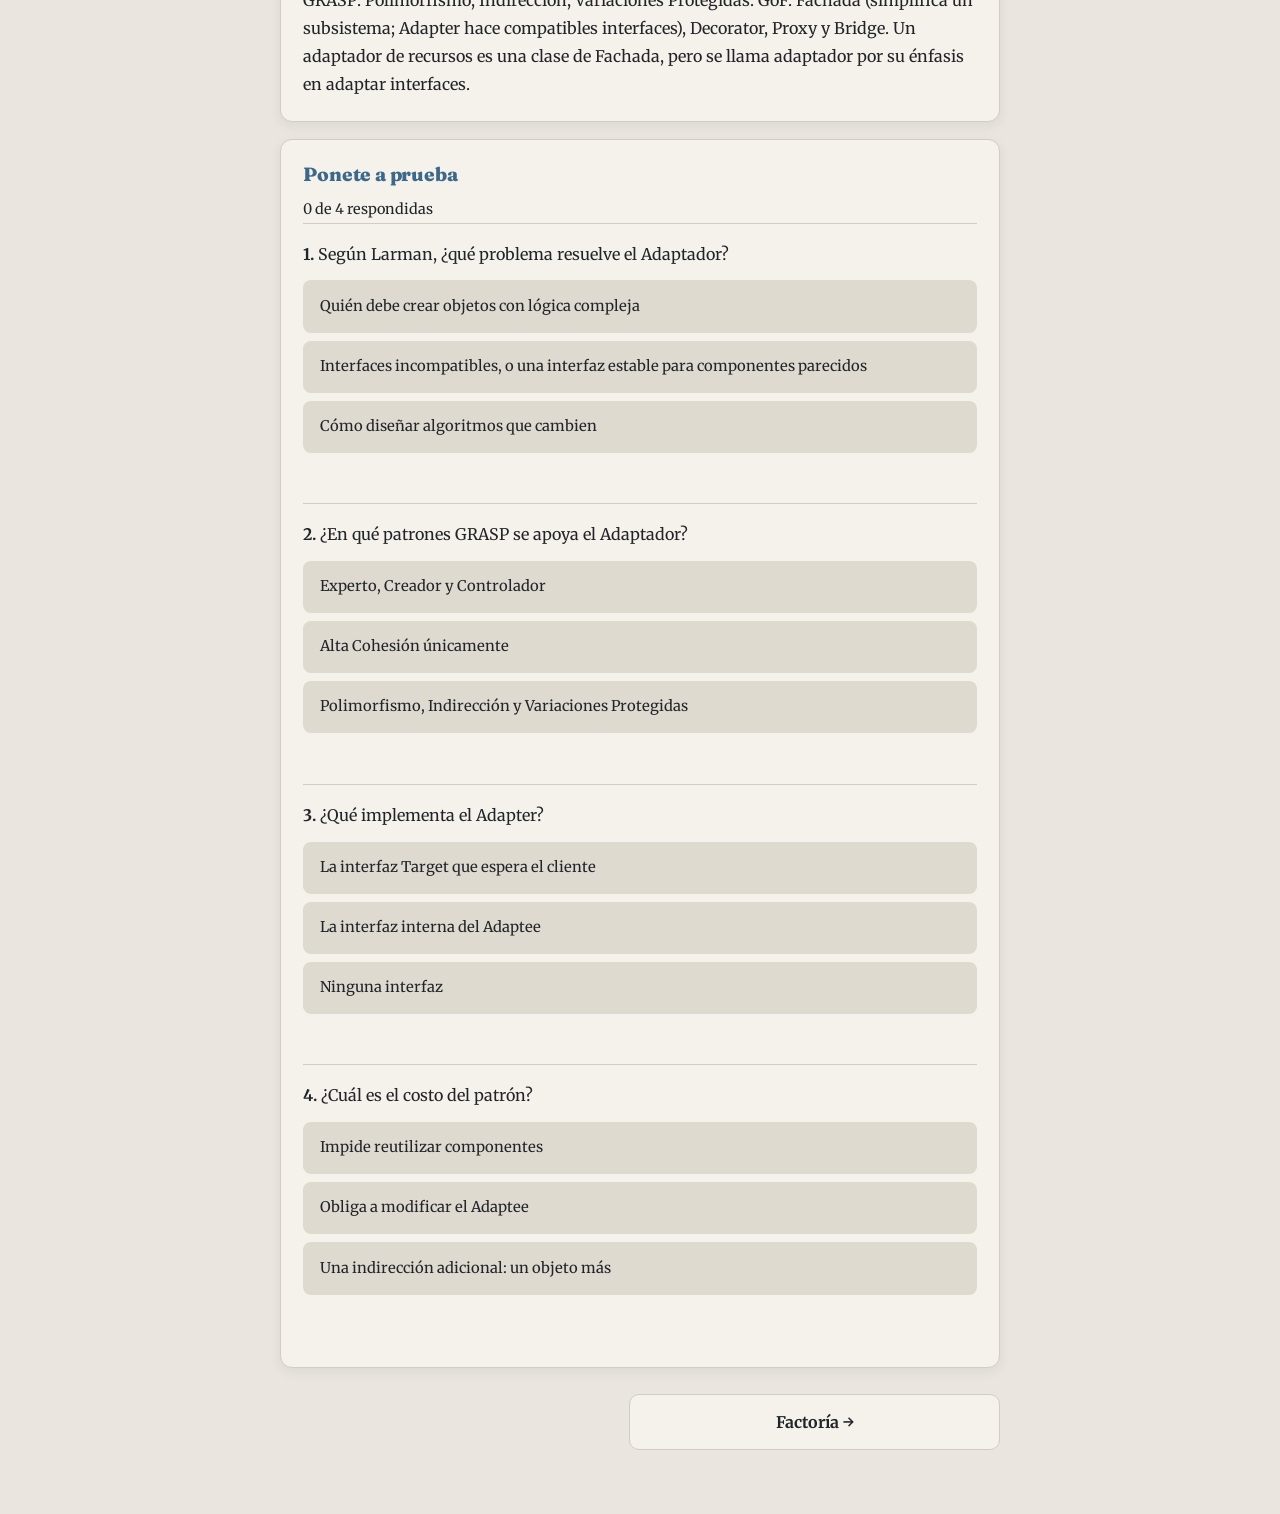
==== commit debef2da: "version final del diseño de la pag html falta cambios en lo que es la teoria" ====
--- a/ficha-adapter.html
+++ b/ficha-adapter.html
@@ -2,18 +2,30 @@
 <html lang="es">
 <head>
   <meta charset="UTF-8">
-  <meta name="viewport" content="width=device-width, initial-scale=1.0, viewport-fit=cover">
-  <title>Adaptador (Adapter) — Ficha Técnica</title>
+  <meta name="viewport" content="width=device-width, initial-scale=1, viewport-fit=cover">
+  <title>Adaptador (Adapter) — Patrones GoF</title>
+  <link rel="preconnect" href="https://fonts.googleapis.com">
+  <link rel="preconnect" href="https://fonts.gstatic.com" crossorigin>
+  <link href="https://fonts.googleapis.com/css2?family=Fraunces:opsz,wght@9..144,700..900&family=Merriweather:ital,wght@0,300;0,400;0,700;1,300&family=JetBrains+Mono:wght@400;500&display=swap" rel="stylesheet">
   <link rel="stylesheet" href="styles.css">
+  <script>
+    // Aplica el tema elegido ANTES de pintar la página, para evitar un parpadeo
+    // de colores. Es lo único que no puede esperar a script.js (que va con defer).
+    try { const t = localStorage.getItem('gof-tema'); if (t) document.documentElement.dataset.theme = t; } catch {}
+  </script>
+  <script src="script.js" defer></script>
 </head>
-<body>
-  <div class="wrap">
+<body data-ficha="adapter">
+  <main class="wrap">
     <div class="top">
-      <a href="index.html" class="back">← Volver al índice</a>
-      <span class="brand">1 de 6</span>
+      <a class="back" href="index.html">← Volver al índice</a>
+      <div class="top-right">
+        <span class="brand">1 de 6</span>
+        <button class="theme-toggle" type="button" aria-label="Cambiar tema"><span aria-hidden="true">◐</span></button>
+      </div>
     </div>
 
-    <div style="--accent: var(--structural)">
+    <article class="cat-structural">
       <header class="head">
         <span class="tag">Estructural</span>
         <h1>Adaptador (Adapter)</h1>
@@ -22,120 +34,123 @@
 
       <section class="step bad">
         <h3>Contexto / Problema</h3>
-        <p>¿Cómo resolver interfaces incompatibles, o proporcionar una interfaz estable para componentes parecidos con diferentes interfaces? El problema aparece cuando tenemos un componente que ya existe y posee una funcionalidad que queremos utilizar, pero la interfaz mediante la cual ofrece esa funcionalidad no coincide con la que nuestro sistema espera utilizar.</p>
+        <p>¿Cómo resolver interfaces incompatibles, o proporcionar una interfaz estable para componentes parecidos con diferentes interfaces?</p>
       </section>
 
       <section class="step good">
         <h3>Solución</h3>
-        <p>Convierta la <button class="term" data-k="interfaz">interfaz</button> original de un componente en otra interfaz, mediante un objeto adaptador intermedio:</p>
-        <ul>
-          <li>Es un nivel de <button class="term" data-k="indir">indirección</button> que desacopla al <button class="term" data-k="cliente">cliente</button> de la clase externa.</li>
-          <li>Utiliza <button class="term" data-k="poli">polimorfismo</button> para intercambiar componentes mediante un contrato común.</li>
-          <li>Aporta <button class="term" data-k="vp">Variaciones Protegidas</button> frente a las APIs externas.</li>
+        <p>Convierta la interfaz original de un componente en otra interfaz, mediante un objeto adaptador intermedio. Es un nivel de <button class="term" data-k="indir">indirección</button> con <button class="term" data-k="poli">polimorfismo</button> que da <button class="term" data-k="vp">Variaciones Protegidas</button> frente a las APIs externas.</p>
+      </section>
+
+      <section class="step">
+        <h3>Ejemplo</h3>
+        <p>NuevaEra debe soportar calculadores de impuestos, contabilidad y autorización de pagos externos, cada uno con su API. Se define IAdaptadorCalculadorDeImpuestos y un adaptador por servicio (AdaptadorMasterEnImpuestos, AdaptadorImpuestosPro). En la clase: IPago con MercadoPagoAdapter y PayPalAdapter.</p>
+      </section>
+
+      <section class="step">
+        <h3>Representación en UML</h3>
+        <div class="uml" role="img" aria-label="Diagrama de clases UML de Adaptador (Adapter)">
+          <svg viewBox="0 0 680 220" xmlns="http://www.w3.org/2000/svg">
+            <defs>
+              <marker id="tri" viewBox="0 0 12 12" refX="11" refY="6" markerWidth="12" markerHeight="12" orient="auto">
+                <path d="M1 1L11 6L1 11Z" class="box"/>
+              </marker>
+              <marker id="arr" viewBox="0 0 12 12" refX="11" refY="6" markerWidth="10" markerHeight="10" orient="auto">
+                <path d="M1 1L11 6L1 11" class="ln"/>
+              </marker>
+              <marker id="dia" viewBox="0 0 14 10" refX="1" refY="5" markerWidth="14" markerHeight="10" orient="auto">
+                <path d="M1 5L7 1L13 5L7 9Z" class="box"/>
+              </marker>
+            </defs>
+            <rect class="box" x="20" y="38" width="110" height="24"/>
+            <text class="t" x="75" y="54" text-anchor="middle" style="font-size:13px">Client</text>
+            <line class="ln" x1="20" x2="130" y1="60" y2="60"/>
+            <rect class="box" x="230" y="20" width="200" height="61"/>
+            <text x="330" y="36" text-anchor="middle">«interface»</text>
+            <text class="t" x="330" y="50" text-anchor="middle" style="font-size:13px">Target</text>
+            <line class="ln" x1="230" x2="430" y1="56" y2="56"/>
+            <text x="238" y="72">+ method(data)</text>
+            <rect class="box" x="230" y="140" width="200" height="62"/>
+            <text class="t" x="330" y="156" text-anchor="middle" style="font-size:13px">Adapter</text>
+            <line class="ln" x1="230" x2="430" y1="162" y2="162"/>
+            <text x="238" y="178">- adaptee: Adaptee</text>
+            <text x="238" y="193">+ method(data)</text>
+            <rect class="box" x="490" y="148" width="140" height="47"/>
+            <text class="t" x="560" y="164" text-anchor="middle" style="font-size:13px">Adaptee</text>
+            <line class="ln" x1="490" x2="630" y1="170" y2="170"/>
+            <text x="498" y="186">+ specificMethod()</text>
+            <line class="ln" x1="130" y1="50" x2="230" y2="50.5" marker-end="url(#arr)"/>
+            <line class="ln" x1="330" y1="140" x2="330" y2="81" stroke-dasharray="6 4" marker-end="url(#tri)"/>
+            <line class="ln" x1="430" y1="171" x2="490" y2="171.5" marker-end="url(#arr)"/>
+          </svg>
+        </div>
+        <ul class="legend">
+          <li><b>Client</b>: usa la interfaz Target y no conoce al Adaptee.</li>
+          <li><b>Target</b> «interface»: el contrato que espera la aplicación.</li>
+          <li><b>Adapter</b>: implementa Target (realización: línea discontinua + triángulo hueco) y traduce las llamadas.</li>
+          <li><b>Adaptee</b>: componente existente con otra interfaz. La asociación continua indica que el Adapter lo contiene y le delega.</li>
         </ul>
       </section>
 
       <section class="step">
-        <h3>Ejemplo</h3>
-        <ul>
-          <li><strong>NuevaEra (Larman):</strong> Debe soportar calculadores de impuestos, contabilidad y autorización de pagos externos, cada uno con su API. Se define <code>IAdaptadorCalculadorDeImpuestos</code> y adaptadores por servicio como <code>AdaptadorMasterEnImpuestos</code> y <code>AdaptadorImpuestosPro</code>.</li>
-          <li><strong>En la clase (Pedidos):</strong> Interfaz <code>IPago</code> con <code>MercadoPagoAdapter</code> y <code>PayPalAdapter</code> traduciendo las llamadas hacia sus respectivos SDKs.</li>
-        </ul>
-      </section>
-
-      <section class="step">
-        <h3>Representación en UML</h3>
-        <div class="uml">
-          <svg viewBox="0 0 680 220" xmlns="http://www.w3.org/2000/svg">
-            <defs>
-              <marker id="tri" viewBox="0 0 12 12" refX="11" refY="6" markerWidth="12" markerHeight="12" orient="auto"><path d="M1 1L11 6L1 11Z" class="box"/></marker>
-              <marker id="arr" viewBox="0 0 12 12" refX="11" refY="6" markerWidth="10" markerHeight="10" orient="auto"><path d="M1 1L11 6L1 11" class="ln"/></marker>
-            </defs>
-            <rect class="box" x="20" y="38" width="110" height="24"/><text class="t" x="75" y="54" text-anchor="middle">Client</text>
-            <rect class="box" x="230" y="20" width="200" height="48"/><text x="330" y="36" text-anchor="middle">«interface»</text><text class="t" x="330" y="50" text-anchor="middle">Target</text><line class="ln" x1="230" x2="430" y1="56" y2="56"/><text x="238" y="65">+ method(data)</text>
-            <rect class="box" x="230" y="140" width="200" height="54"/><text class="t" x="330" y="156" text-anchor="middle">Adapter</text><line class="ln" x1="230" x2="430" y1="162" y2="162"/><text x="238" y="174">- adaptee: Adaptee</text><text x="238" y="189">+ method(data)</text>
-            <rect class="box" x="490" y="148" width="140" height="42"/><text class="t" x="560" y="164" text-anchor="middle">Adaptee</text><line class="ln" x1="490" x2="630" y1="170" y2="170"/><text x="498" y="182">+ specificMethod()</text>
-            <line class="ln" x1="130" y1="50" x2="230" y2="50" marker-end="url(#arr)"/>
-            <line class="ln" x1="330" y1="140" x2="330" y2="68" stroke-dasharray="6 4" marker-end="url(#tri)"/>
-            <line class="ln" x1="430" y1="167" x2="490" y2="167" marker-end="url(#arr)"/>
-          </svg>
-        </div>
-        <ul class="legend">
-          <li><b>Client:</b> usa la interfaz Target y no conoce al Adaptee.</li>
-          <li><b>Target «interface»:</b> el contrato que espera la aplicación.</li>
-          <li><b>Adapter:</b> implementa Target (realización) y traduce las llamadas.</li>
-          <li><b>Adaptee:</b> componente existente con otra interfaz. La asociación continua indica que el Adapter lo contiene y le delega.</li>
-        </ul>
-      </section>
-
-      <section class="step">
-        <h3>Discusión y Variantes</h3>
-        <ul>
-          <li><strong>Beneficios:</strong> El cliente usa una interfaz estable, se reutilizan componentes sin modificar el <button class="term" data-k="adaptee">Adaptee</button> y las diferencias quedan aisladas en el adaptador.</li>
-          <li><strong>Costo:</strong> Un objeto más (indirección adicional); si el adaptador acumula demasiada lógica, se debe revisar el diseño.</li>
-          <li><strong>Variantes:</strong> <em>Object Adapter</em> (composición, la más flexible en C#) y <em>Class Adapter</em> (herencia).</li>
-        </ul>
+        <h3>Discusión</h3>
+        <p>Beneficios: el cliente usa una interfaz estable, se reutilizan componentes sin modificar el [[adaptee]] y las diferencias quedan aisladas en el adaptador. Costo: un objeto más (indirección adicional); si el adaptador acumula mucha lógica, hay que revisar el uso del patrón. Variantes: Object Adapter (composición, la más flexible en C#) y Class Adapter (herencia).</p>
       </section>
 
       <section class="step">
         <h3>Patrones relacionados</h3>
-        <ul>
-          <li><strong>GRASP:</strong> Polimorfismo, Indirección, Variaciones Protegidas.</li>
-          <li><strong>GoF:</strong> Fachada (simplifica un subsistema; Adapter hace compatibles interfaces), Decorator, Proxy y Bridge. Un adaptador de recursos es una clase de Fachada, pero se llama adaptador por su énfasis en adaptar interfaces.</li>
-        </ul>
+        <p>GRASP: Polimorfismo, Indirección, Variaciones Protegidas. GoF: Fachada (simplifica un subsistema; Adapter hace compatibles interfaces), Decorator, Proxy y Bridge. Un adaptador de recursos es una clase de Fachada, pero se llama adaptador por su énfasis en adaptar interfaces.</p>
       </section>
 
       <section class="step">
         <h3>Ponete a prueba</h3>
-        <div class="qq">
+        <p class="fb" id="sc" aria-live="polite">0 de 4 respondidas</p>
+        <div class="qq" data-answer="1" data-explain="Es el Contexto/Problema del patrón.">
           <p><b>1.</b> Según Larman, ¿qué problema resuelve el Adaptador?</p>
           <div class="opts">
-            <button class="opt" data-correct="false" data-fb="Quién debe crear objetos corresponde a Factory.">Quién debe crear objetos con lógica compleja</button>
-            <button class="opt" data-correct="true" data-fb="Es el Contexto/Problema del patrón.">Interfaces incompatibles, o una interfaz estable para componentes parecidos</button>
-            <button class="opt" data-correct="false" data-fb="Corresponde al patrón Strategy.">Cómo diseñar algoritmos que cambien</button>
+            <button class="opt">Quién debe crear objetos con lógica compleja</button>
+            <button class="opt">Interfaces incompatibles, o una interfaz estable para componentes parecidos</button>
+            <button class="opt">Cómo diseñar algoritmos que cambien</button>
           </div>
-          <p class="fb"></p>
+          <p class="fb" aria-live="polite"></p>
         </div>
-
-        <div class="qq">
+        <div class="qq" data-answer="2" data-explain="Larman lo presenta como una especialización de estos componentes básicos GRASP.">
           <p><b>2.</b> ¿En qué patrones GRASP se apoya el Adaptador?</p>
           <div class="opts">
-            <button class="opt" data-correct="false">Experto, Creador y Controlador</button>
-            <button class="opt" data-correct="true" data-fb="Larman lo presenta como una especialización de estos componentes básicos GRASP.">Polimorfismo, Indirección y Variaciones Protegidas</button>
-            <button class="opt" data-correct="false">Alta Cohesión únicamente</button>
+            <button class="opt">Experto, Creador y Controlador</button>
+            <button class="opt">Alta Cohesión únicamente</button>
+            <button class="opt">Polimorfismo, Indirección y Variaciones Protegidas</button>
           </div>
-          <p class="fb"></p>
+          <p class="fb" aria-live="polite"></p>
         </div>
-
-        <div class="qq">
+        <div class="qq" data-answer="0" data-explain="Implementa Target y traduce las llamadas al Adaptee.">
           <p><b>3.</b> ¿Qué implementa el Adapter?</p>
           <div class="opts">
-            <button class="opt" data-correct="true" data-fb="Implementa Target y traduce las llamadas al Adaptee.">La interfaz Target que espera el cliente</button>
-            <button class="opt" data-correct="false">La interfaz interna del Adaptee</button>
-            <button class="opt" data-correct="false">Ninguna interfaz</button>
+            <button class="opt">La interfaz Target que espera el cliente</button>
+            <button class="opt">La interfaz interna del Adaptee</button>
+            <button class="opt">Ninguna interfaz</button>
           </div>
-          <p class="fb"></p>
+          <p class="fb" aria-live="polite"></p>
         </div>
-
-        <div class="qq">
+        <div class="qq" data-answer="2" data-explain="Aumenta ligeramente la complejidad estructural.">
           <p><b>4.</b> ¿Cuál es el costo del patrón?</p>
           <div class="opts">
-            <button class="opt" data-correct="false">Impide reutilizar componentes</button>
-            <button class="opt" data-correct="false">Obliga a modificar el Adaptee</button>
-            <button class="opt" data-correct="true" data-fb="Aumenta ligeramente la complejidad estructural al introducir un objeto mediador.">Una indirección adicional: un objeto más</button>
+            <button class="opt">Impide reutilizar componentes</button>
+            <button class="opt">Obliga a modificar el Adaptee</button>
+            <button class="opt">Una indirección adicional: un objeto más</button>
           </div>
-          <p class="fb"></p>
+          <p class="fb" aria-live="polite"></p>
         </div>
       </section>
 
-      <div class="nav-links">
-        <span style="flex:1"></span>
+      <nav class="nav">
+        <span class="spacer"></span>
         <a href="ficha-factory.html">Factoría →</a>
-      </div>
-    </div>
-  </div>
+      </nav>
+    </article>
+  </main>
 
-  <div id="pop" role="dialog" hidden></div>
-  <script src="script.js"></script>
+  <!-- Popover de conceptos (lo maneja script.js) -->
+  <div id="pop" role="dialog" aria-live="polite" hidden></div>
 </body>
-</html>+</html>
--- a/styles.css
+++ b/styles.css
@@ -1,32 +1,49 @@
-@import url('https://fonts.googleapis.com/css2?family=Fraunces:opsz,wght@9..144,700..900&family=Merriweather:ital,wght@0,300;0,400;0,700;1,300&family=JetBrains+Mono:wght@400;500&display=swap');
-
+/* ==========================================================================
+   Patrones GoF — Fichas de estudio
+   Hoja de estilos compartida por index.html y todas las ficha-*.html
+   ========================================================================== */
+
+/* --------------------------------------------------------------------------
+   1. Tokens de diseño
+   Tema claro "Warm Paper / Lino suave" por defecto. El oscuro se activa por
+   preferencia del sistema o eligiéndolo con el botón (data-theme en <html>).
+   -------------------------------------------------------------------------- */
 :root {
+  /* Tipografías */
   --font-display: 'Fraunces', Georgia, serif;
   --font-body: 'Merriweather', Georgia, serif;
   --font-code: 'JetBrains Mono', monospace;
 
-  /* Colores exactos de la captura original (Modo Claro) */
-  --bg-canvas: #eae6df;
-  --bg-card: #f5f2eb;
-  --bg-inset: #dfdad0;
-  --text-primary: #212529;
-  --text-secondary: #5a626a;
-  --border-subtle: #d3ccc0;
-
+  /* Superficies y texto (modo claro) */
+  --bg-canvas: #eae6df;      /* arena / lino desaturado */
+  --bg-card: #f5f2eb;        /* pergamino claro */
+  --bg-inset: #dfdad0;       /* insets / fondos secundarios */
+  --text-primary: #212529;   /* grafito oscuro, no negro puro */
+  --text-secondary: #5a626a; /* gris medio desaturado */
+  --border-subtle: #d3ccc0;  /* bordes sutiles */
+
+  /* Colores por categoría de patrón */
   --structural: #3d6889;
   --creational: #4d7c5f;
   --behavioral: #ab5e3f;
   --warning: #9e3d38;
 
+  /* Tintes y código */
   --tint-warn: #f7e8e7;
   --tint-ok: #e4efe7;
   --code-bg: #25282d;
   --code-fg: #ebe7e0;
-  --shadow: 0 4px 12px rgba(45, 38, 30, 0.07);
-}
-
+  --shadow: 0 4px 12px rgba(45, 38, 30, .07);
+
+  /* Áreas seguras en móviles */
+  box-sizing: border-box;
+  padding-top: env(safe-area-inset-top, 0px);
+  padding-bottom: env(safe-area-inset-bottom, 0px);
+}
+
+/* Tema oscuro: por preferencia del sistema (salvo que se fuerce claro) */
 @media (prefers-color-scheme: dark) {
-  :root {
+  :root:not([data-theme="light"]) {
     --bg-canvas: #1c1a17;
     --bg-card: #26231f;
     --bg-inset: #33302a;
@@ -44,59 +61,172 @@
   }
 }
 
-* { box-sizing: border-box; margin: 0; padding: 0; }
+/* Tema oscuro forzado */
+:root[data-theme="dark"] {
+  --bg-canvas: #1c1a17;
+  --bg-card: #26231f;
+  --bg-inset: #33302a;
+  --text-primary: #ece8e0;
+  --text-secondary: #a9a89f;
+  --border-subtle: #403c34;
+  --structural: #7fb0d3;
+  --creational: #88c09b;
+  --behavioral: #e0906f;
+  --warning: #e58c86;
+  --tint-warn: #3a2523;
+  --tint-ok: #22302a;
+  --code-bg: #141311;
+  --shadow: none;
+}
+
+/* Acento según categoría (reemplaza los style="--accent:..." inline) */
+.cat-structural { --accent: var(--structural); }
+.cat-creational { --accent: var(--creational); }
+.cat-behavioral { --accent: var(--behavioral); }
+
+/* --------------------------------------------------------------------------
+   2. Base
+   -------------------------------------------------------------------------- */
+html {
+  height: 100%;
+  scroll-padding-top: env(safe-area-inset-top, 0px);
+}
+
+* {
+  box-sizing: border-box;
+  margin: 0;
+  padding: 0;
+}
 
 body {
-  min-height: 100vh;
+  min-height: 100%;
   background: var(--bg-canvas);
   color: var(--text-primary);
   font: 400 16px/1.75 var(--font-body);
   padding: 1.5rem 1rem 4rem;
+}
+
+.wrap {
+  max-width: 720px;
+  margin: 0 auto;
+}
+
+:focus-visible {
+  outline: 3px solid var(--accent, var(--structural));
+  outline-offset: 2px;
+  border-radius: 4px;
+}
+
+h1, h2, h3 {
+  font-family: var(--font-display);
+  font-weight: 800;
+  line-height: 1.15;
+  letter-spacing: -.01em;
+}
+
+button {
+  font: inherit;
+  color: inherit;
+  cursor: pointer;
+}
+
+a {
+  color: inherit;
+  text-decoration: none;
+}
+
+/* --------------------------------------------------------------------------
+   3. Barra superior (común a todas las páginas)
+   -------------------------------------------------------------------------- */
+.top {
   display: flex;
+  justify-content: space-between;
+  align-items: center;
+  margin-bottom: 2rem;
+  min-height: 44px;
+}
+
+.back {
+  display: inline-flex;
+  align-items: center;
+  background: none;
+  border: 0;
+  padding: .6rem .2rem;
+  font-weight: 700;
+  font-size: .9rem;
+  color: var(--text-secondary);
+  min-height: 44px;
+}
+
+.back:hover {
+  color: var(--text-primary);
+}
+
+.brand {
+  font-size: .85rem;
+  color: var(--text-secondary);
+  font-style: italic;
+}
+
+/* Selector de tema claro / oscuro */
+.top-right {
+  display: flex;
+  align-items: center;
+  gap: .8rem;
+}
+
+.theme-toggle {
+  display: inline-flex;
+  align-items: center;
   justify-content: center;
-}
-
-.wrap { width: 100%; max-width: 720px; margin: 0 auto; }
-
-h1, h2, h3 { 
-  font-family: var(--font-display); 
-  font-weight: 800; 
-  line-height: 1.15; 
-  letter-spacing: -0.01em; 
-}
-
-.top { 
-  display: flex; 
-  justify-content: space-between; 
-  align-items: center; 
-  margin-bottom: 2rem; 
-  min-height: 44px; 
-}
-
-.back { 
-  text-decoration: none; 
-  padding: 0.6rem 0.2rem; 
-  font-weight: 700; 
-  font-size: 0.9rem; 
-  color: var(--text-secondary); 
-}
-.back:hover { color: var(--text-primary); }
-.brand { font-size: 0.85rem; color: var(--text-secondary); font-style: italic; }
-
-/* Header e Índice */
-.hero h1 { font-size: clamp(2.1rem, 7vw, 3.1rem); margin-bottom: 0.7rem; }
-.hero p { color: var(--text-secondary); max-width: 52ch; }
-.hint { margin: 1.2rem 0 2rem; padding: 0.8rem 1rem; background: var(--bg-inset); border-radius: 8px; font-size: 0.88rem; }
-.list { display: grid; gap: 0.9rem; list-style: none; }
-
-/* Tarjetas del menú - Eliminación total y forzada del subrayado */
-a.item, 
-a.item *, 
-a.item:hover, 
-a.item:visited, 
-a.item:active, 
-a.item:focus {
-  text-decoration: none !important;
+  width: 44px;
+  height: 44px;
+  flex-shrink: 0;
+  border: 1px solid var(--border-subtle);
+  border-radius: 50%;
+  background: var(--bg-card);
+  color: var(--text-secondary);
+  font-size: 1.15rem;
+  line-height: 1;
+  transition: border-color .15s, color .15s;
+}
+
+.theme-toggle:hover {
+  border-color: var(--text-secondary);
+  color: var(--text-primary);
+}
+
+/* --------------------------------------------------------------------------
+   4. Índice (index.html)
+   -------------------------------------------------------------------------- */
+.hero h1 {
+  font-size: clamp(2.1rem, 7vw, 3.1rem);
+  margin-bottom: .7rem;
+}
+
+.hero p {
+  color: var(--text-secondary);
+  max-width: 52ch;
+}
+
+.hint {
+  margin: 1.2rem 0 2rem;
+  padding: .8rem 1rem;
+  background: var(--bg-inset);
+  border-radius: 8px;
+  font-size: .88rem;
+}
+
+.progress {
+  margin: 0 0 1.5rem;
+  font-size: .85rem;
+  color: var(--text-secondary);
+}
+
+.list {
+  display: grid;
+  gap: .9rem;
+  list-style: none;
 }
 
 .item {
@@ -109,132 +239,361 @@
   border-radius: 12px;
   padding: 1.2rem 1.3rem;
   box-shadow: var(--shadow);
-  transition: transform 0.15s ease;
-  cursor: pointer;
-}
-
-.item:hover { transform: translateX(4px); }
-
-.item-head {
+  transition: transform .15s;
+}
+
+.item:hover {
+  transform: translateX(4px);
+}
+
+.item h2 {
+  font-size: 1.4rem;
   display: flex;
   justify-content: space-between;
+  gap: .5rem;
   align-items: baseline;
-  gap: 0.5rem;
-}
-
-.item h2 { 
-  font-size: 1.4rem; 
-  color: var(--text-primary); 
-}
-
-.item .q { 
-  font-style: italic; 
-  color: var(--text-secondary); 
-  font-size: 0.92rem; 
-  margin: 0.35rem 0 0.6rem; 
-}
-
-.tag { 
-  font: 700 0.72rem var(--font-body); 
-  padding: 0.2rem 0.6rem; 
-  border-radius: 6px; 
-  background: var(--bg-inset); 
-  color: var(--accent); 
-  white-space: nowrap; 
-}
-
-/* Fichas individuales */
-.head { border-left: 8px solid var(--accent); padding-left: 1rem; margin-bottom: 1.6rem; }
-.head h1 { font-size: clamp(2rem, 7vw, 2.8rem); margin-top: 0.5rem; }
-.analogy { margin-top: 0.6rem; font-style: italic; color: var(--text-secondary); }
-
-.step { 
-  background: var(--bg-card); 
-  border: 1px solid var(--border-subtle); 
-  border-radius: 12px; 
-  padding: 1.4rem; 
-  margin-bottom: 1.1rem; 
-  box-shadow: var(--shadow); 
-}
-.step h3 { font-size: 1.2rem; margin-bottom: 0.5rem; color: var(--accent); }
-.step p + p, .step p + ul { margin-top: 0.7rem; }
-.step ul { padding-left: 1.25rem; margin-top: 0.5rem; }
-.step li { margin-bottom: 0.45rem; font-size: 0.92rem; }
-
-.bad { background: var(--tint-warn); border-left: 5px solid var(--warning); }
-.bad h3 { color: var(--warning); }
-.good { background: var(--tint-ok); border-left: 5px solid var(--creational); }
-.good h3 { color: var(--creational); }
-
-/* Subrayado punteado en conceptos */
-.term { 
-  background: none; 
-  border: 0; 
-  border-bottom: 2px dotted var(--accent); 
-  font-weight: 700; 
-  padding: 0 1px; 
-  color: var(--text-primary); 
-  cursor: pointer; 
-}
-.term:hover { background: var(--bg-inset); }
+}
+
+.item .q {
+  font-style: italic;
+  color: var(--text-secondary);
+  font-size: .92rem;
+  margin: .35rem 0 .6rem;
+}
+
+.tag {
+  font: 700 .72rem var(--font-body);
+  padding: .2rem .6rem;
+  border-radius: 6px;
+  background: var(--bg-inset);
+  color: var(--accent);
+  white-space: nowrap;
+}
+
+.done {
+  color: var(--creational);
+  font-size: .8rem;
+  font-weight: 700;
+}
+
+.done[hidden] {
+  display: none;
+}
+
+/* --------------------------------------------------------------------------
+   5. Ficha (ficha-*.html)
+   -------------------------------------------------------------------------- */
+.head {
+  border-left: 8px solid var(--accent);
+  padding-left: 1rem;
+  margin-bottom: 1.6rem;
+}
+
+.head h1 {
+  font-size: clamp(2rem, 7vw, 2.8rem);
+  margin-top: .5rem;
+}
+
+.analogy {
+  margin-top: .6rem;
+  font-style: italic;
+  color: var(--text-secondary);
+}
+
+.step {
+  background: var(--bg-card);
+  border: 1px solid var(--border-subtle);
+  border-radius: 12px;
+  padding: 1.4rem;
+  margin-bottom: 1.1rem;
+  box-shadow: var(--shadow);
+}
+
+.step h3 {
+  font-size: 1.2rem;
+  margin-bottom: .5rem;
+  color: var(--accent);
+}
+
+.step p + p,
+.step p + ul {
+  margin-top: .7rem;
+}
+
+.step ul {
+  padding-left: 1.2rem;
+}
+
+.bad {
+  background: var(--tint-warn);
+  border-left: 4px solid var(--warning);
+}
+
+.bad h3 {
+  color: var(--warning);
+}
+
+.good {
+  background: var(--tint-ok);
+  border-left: 4px solid var(--creational);
+}
+
+.good h3 {
+  color: var(--creational);
+}
+
+pre {
+  background: var(--code-bg);
+  color: var(--code-fg);
+  padding: 1rem;
+  border-radius: 8px;
+  font: 400 .82rem/1.55 var(--font-code);
+  overflow-x: auto;
+  margin-top: .8rem;
+}
+
+/* Utilidades de diagramas de flujo y columnas (reservadas para ampliar) */
+.flow {
+  display: flex;
+  flex-wrap: wrap;
+  align-items: center;
+  gap: .4rem;
+  margin-top: .9rem;
+  font-size: .85rem;
+}
+
+.node {
+  padding: .35rem .7rem;
+  border: 2px solid var(--accent);
+  border-radius: 8px;
+  background: var(--bg-card);
+  font-weight: 700;
+}
+
+.node.core {
+  background: var(--accent);
+  color: var(--bg-card);
+}
+
+.arrow {
+  color: var(--text-secondary);
+}
+
+.cols {
+  display: grid;
+  grid-template-columns: 1fr 1fr;
+  gap: 1.1rem;
+}
+
+.cols .step {
+  margin: 0 0 1.1rem;
+}
+
+@media (max-width: 560px) {
+  .cols {
+    grid-template-columns: 1fr;
+  }
+}
+
+.lbl {
+  font-style: italic;
+}
+
+/* --------------------------------------------------------------------------
+   6. Conceptos del glosario y popover
+   -------------------------------------------------------------------------- */
+.term {
+  background: none;
+  border: 0;
+  border-bottom: 2px dotted var(--accent);
+  font-weight: 700;
+  padding: 0 1px;
+  color: var(--text-primary);
+}
+
+.term:hover,
+.term[aria-expanded="true"] {
+  background: var(--bg-inset);
+}
 
 #pop {
-  position: fixed; 
-  z-index: 20; 
+  position: fixed;
+  z-index: 20;
   width: min(320px, calc(100vw - 2rem));
-  background: var(--bg-card); 
+  background: var(--bg-card);
   color: var(--text-primary);
-  border: 1px solid var(--border-subtle); 
+  border: 1px solid var(--border-subtle);
   border-top: 5px solid var(--accent);
-  border-radius: 12px; 
-  padding: 1rem 1.1rem; 
-  box-shadow: 0 10px 30px rgba(0,0,0,0.25);
-  font-size: 0.88rem; 
+  border-radius: 12px;
+  padding: 1rem 1.1rem;
+  box-shadow: 0 10px 30px rgba(0, 0, 0, .25);
+  font-size: .88rem;
   line-height: 1.6;
 }
-#pop[hidden] { display: none; }
-#pop b { display: block; font: 800 1.05rem var(--font-display); margin-bottom: 0.25rem; }
-#pop small { display: block; margin-top: 0.5rem; color: var(--text-secondary); font-style: italic; }
-#pop .x { position: absolute; top: 0.2rem; right: 0.3rem; background: none; border: 0; width: 36px; height: 36px; font-size: 1.2rem; cursor: pointer; }
-
-/* UML renderizado */
-.uml { overflow-x: auto; margin-top: 0.8rem; background: var(--bg-inset); border-radius: 8px; padding: 0.5rem; }
-.uml svg { min-width: 560px; width: 100%; height: auto; display: block; }
-.uml text { font: 12px var(--font-code); fill: var(--text-primary); }
-.uml .t { font-family: var(--font-body); font-weight: 700; }
-.uml .box { fill: var(--bg-card); stroke: var(--text-primary); stroke-width: 1.4; }
-.uml .ln { stroke: var(--text-primary); fill: none; stroke-width: 1.4; }
-.legend { list-style: disc; padding-left: 1.2rem; margin-top: 0.8rem; font-size: 0.9rem; }
-.legend li { margin-top: 0.45rem; }
-
-/* Quizzes y navegación inferior */
-.qq { padding: 1rem 0; border-top: 1px solid var(--border-subtle); }
-.opts { display: grid; gap: 0.5rem; margin-top: 0.8rem; }
-.opt { 
-  text-align: left; 
-  background: var(--bg-inset); 
-  border: 2px solid transparent; 
-  border-radius: 8px; 
-  padding: 0.7rem 0.9rem; 
-  min-height: 44px; 
-  font-size: 0.92rem; 
-  cursor: pointer; 
-}
-.opt:hover { border-color: var(--accent); }
-.opt.ok { border-color: var(--creational); background: var(--tint-ok); }
-.opt.no { border-color: var(--warning); background: var(--tint-warn); }
-.fb { margin-top: 0.8rem; font-size: 0.9rem; min-height: 1.5em; }
-
-.nav-links { display: flex; justify-content: space-between; gap: 0.8rem; margin-top: 1.6rem; }
-.nav-links a { 
-  flex: 1; 
-  text-align: center; 
-  text-decoration: none; 
-  padding: 0.8rem 1rem; 
-  border: 1px solid var(--border-subtle); 
-  background: var(--bg-card); 
-  border-radius: 10px; 
-  font-weight: 700; 
-  color: var(--text-primary); 
-}
-.nav-links a:hover { border-color: var(--accent); }+
+#pop[hidden] {
+  display: none;
+}
+
+#pop b {
+  display: block;
+  font: 800 1.05rem var(--font-display);
+  margin-bottom: .25rem;
+}
+
+#pop small {
+  display: block;
+  margin-top: .5rem;
+  color: var(--text-secondary);
+  font-style: italic;
+}
+
+#pop .x {
+  position: absolute;
+  top: .2rem;
+  right: .3rem;
+  background: none;
+  border: 0;
+  width: 36px;
+  height: 36px;
+  font-size: 1.2rem;
+}
+
+@media (max-width: 560px) {
+  #pop {
+    left: 1rem !important;
+    right: 1rem;
+    bottom: calc(1rem + env(safe-area-inset-bottom, 0px));
+    top: auto !important;
+    width: auto;
+  }
+}
+
+/* --------------------------------------------------------------------------
+   7. Diagramas UML
+   -------------------------------------------------------------------------- */
+.uml {
+  overflow-x: auto;
+  margin-top: .8rem;
+  background: var(--bg-inset);
+  border-radius: 8px;
+  padding: .5rem;
+}
+
+.uml svg {
+  min-width: 560px;
+  width: 100%;
+  height: auto;
+  display: block;
+}
+
+.uml text {
+  font: 12px var(--font-code);
+  fill: var(--text-primary);
+}
+
+.uml .t {
+  font-family: var(--font-body);
+  font-weight: 700;
+}
+
+.uml .box {
+  fill: var(--bg-card);
+  stroke: var(--text-primary);
+  stroke-width: 1.4;
+}
+
+.uml .ln {
+  stroke: var(--text-primary);
+  fill: none;
+  stroke-width: 1.4;
+}
+
+.legend li {
+  margin-top: .45rem;
+  font-size: .9rem;
+}
+
+/* --------------------------------------------------------------------------
+   8. Autoevaluación (quiz)
+   -------------------------------------------------------------------------- */
+.qq {
+  padding: 1rem 0;
+  border-top: 1px solid var(--border-subtle);
+}
+
+.opts {
+  display: grid;
+  gap: .5rem;
+  margin-top: .8rem;
+}
+
+.opt {
+  text-align: left;
+  background: var(--bg-inset);
+  border: 2px solid transparent;
+  border-radius: 8px;
+  padding: .7rem .9rem;
+  min-height: 44px;
+  font-size: .92rem;
+}
+
+.opt:hover {
+  border-color: var(--accent);
+}
+
+.opt.ok {
+  border-color: var(--creational);
+  background: var(--tint-ok);
+}
+
+.opt.no {
+  border-color: var(--warning);
+  background: var(--tint-warn);
+}
+
+.fb {
+  margin-top: .8rem;
+  font-size: .9rem;
+  min-height: 1.5em;
+}
+
+/* --------------------------------------------------------------------------
+   9. Navegación entre fichas
+   -------------------------------------------------------------------------- */
+.nav {
+  display: flex;
+  justify-content: space-between;
+  gap: .8rem;
+  margin-top: 1.6rem;
+}
+
+.nav a,
+.nav .spacer {
+  flex: 1;
+}
+
+.nav a {
+  display: flex;
+  align-items: center;
+  justify-content: center;
+  padding: .8rem 1rem;
+  border: 1px solid var(--border-subtle);
+  background: var(--bg-card);
+  border-radius: 10px;
+  font-weight: 700;
+  min-height: 48px;
+}
+
+.nav a:hover {
+  border-color: var(--accent);
+}
+
+/* --------------------------------------------------------------------------
+   10. Accesibilidad: movimiento reducido
+   -------------------------------------------------------------------------- */
+@media (prefers-reduced-motion: reduce) {
+  * {
+    transition: none !important;
+  }
+}
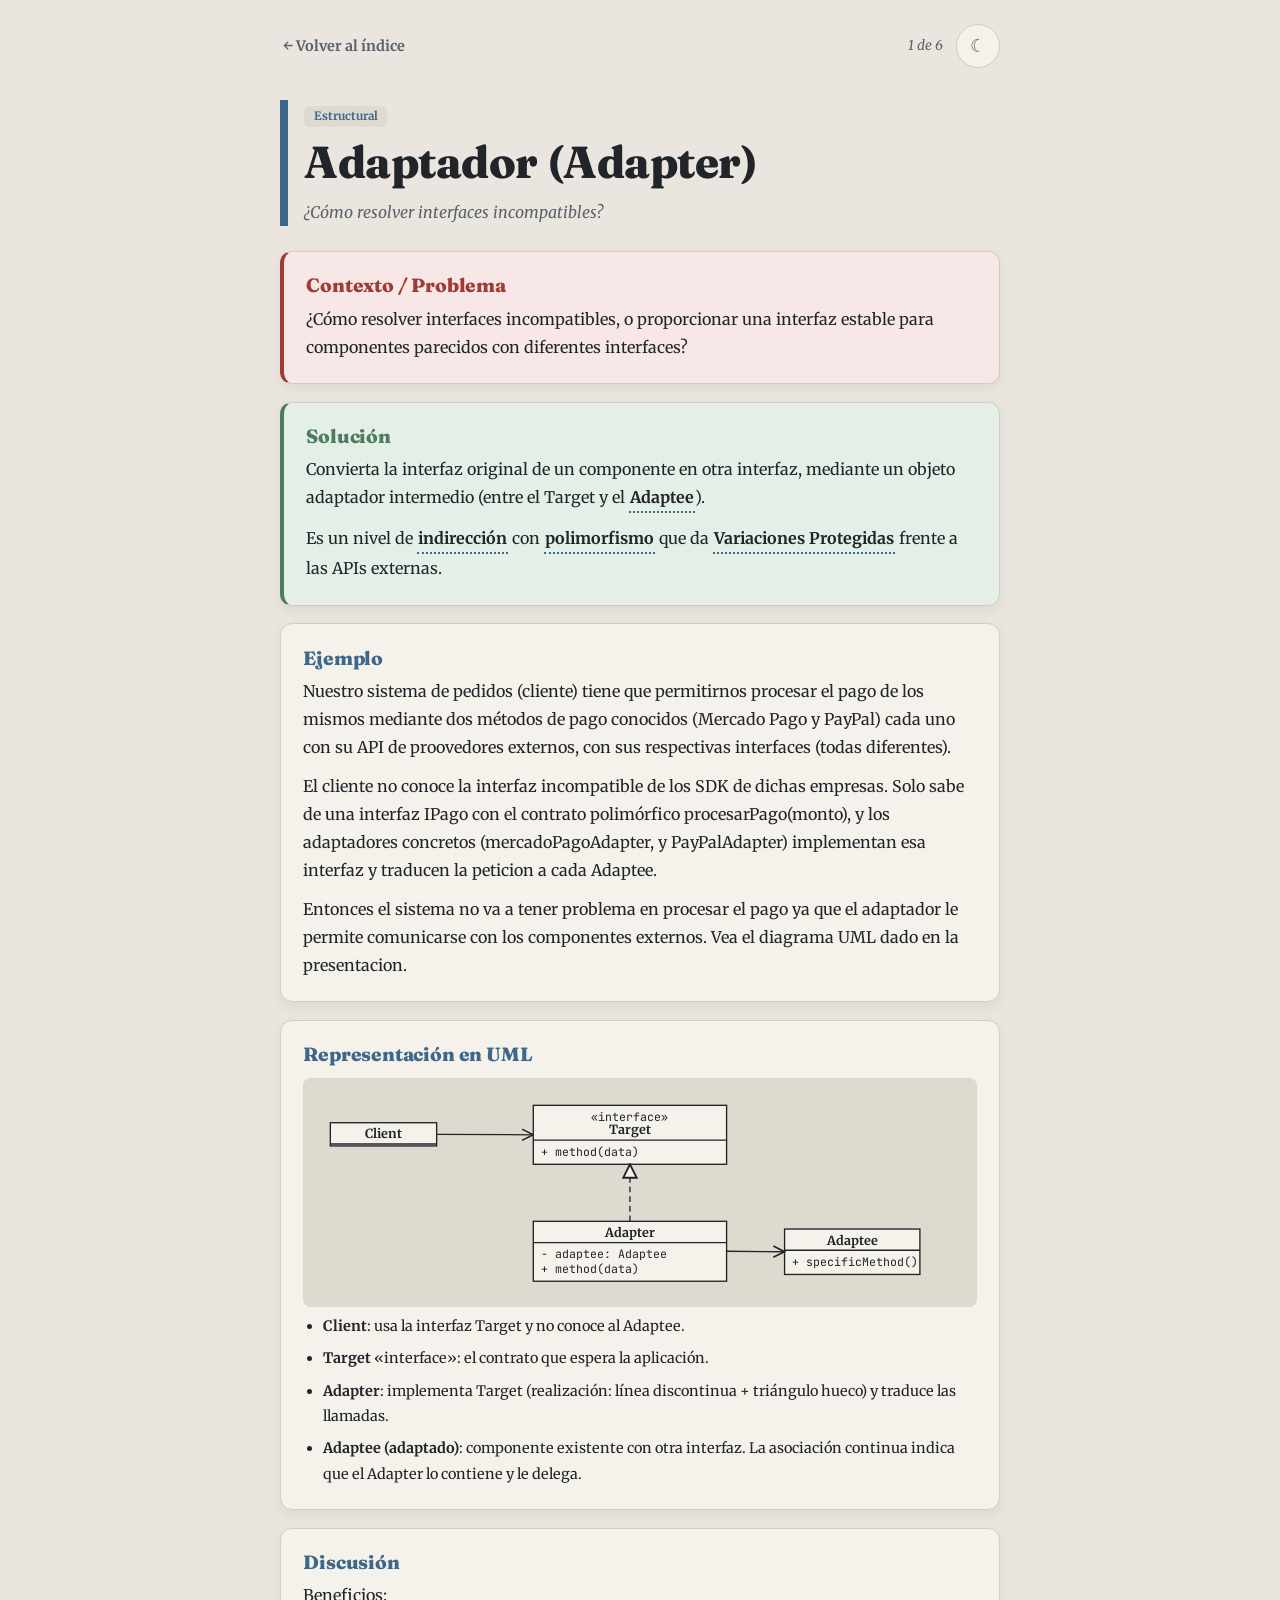
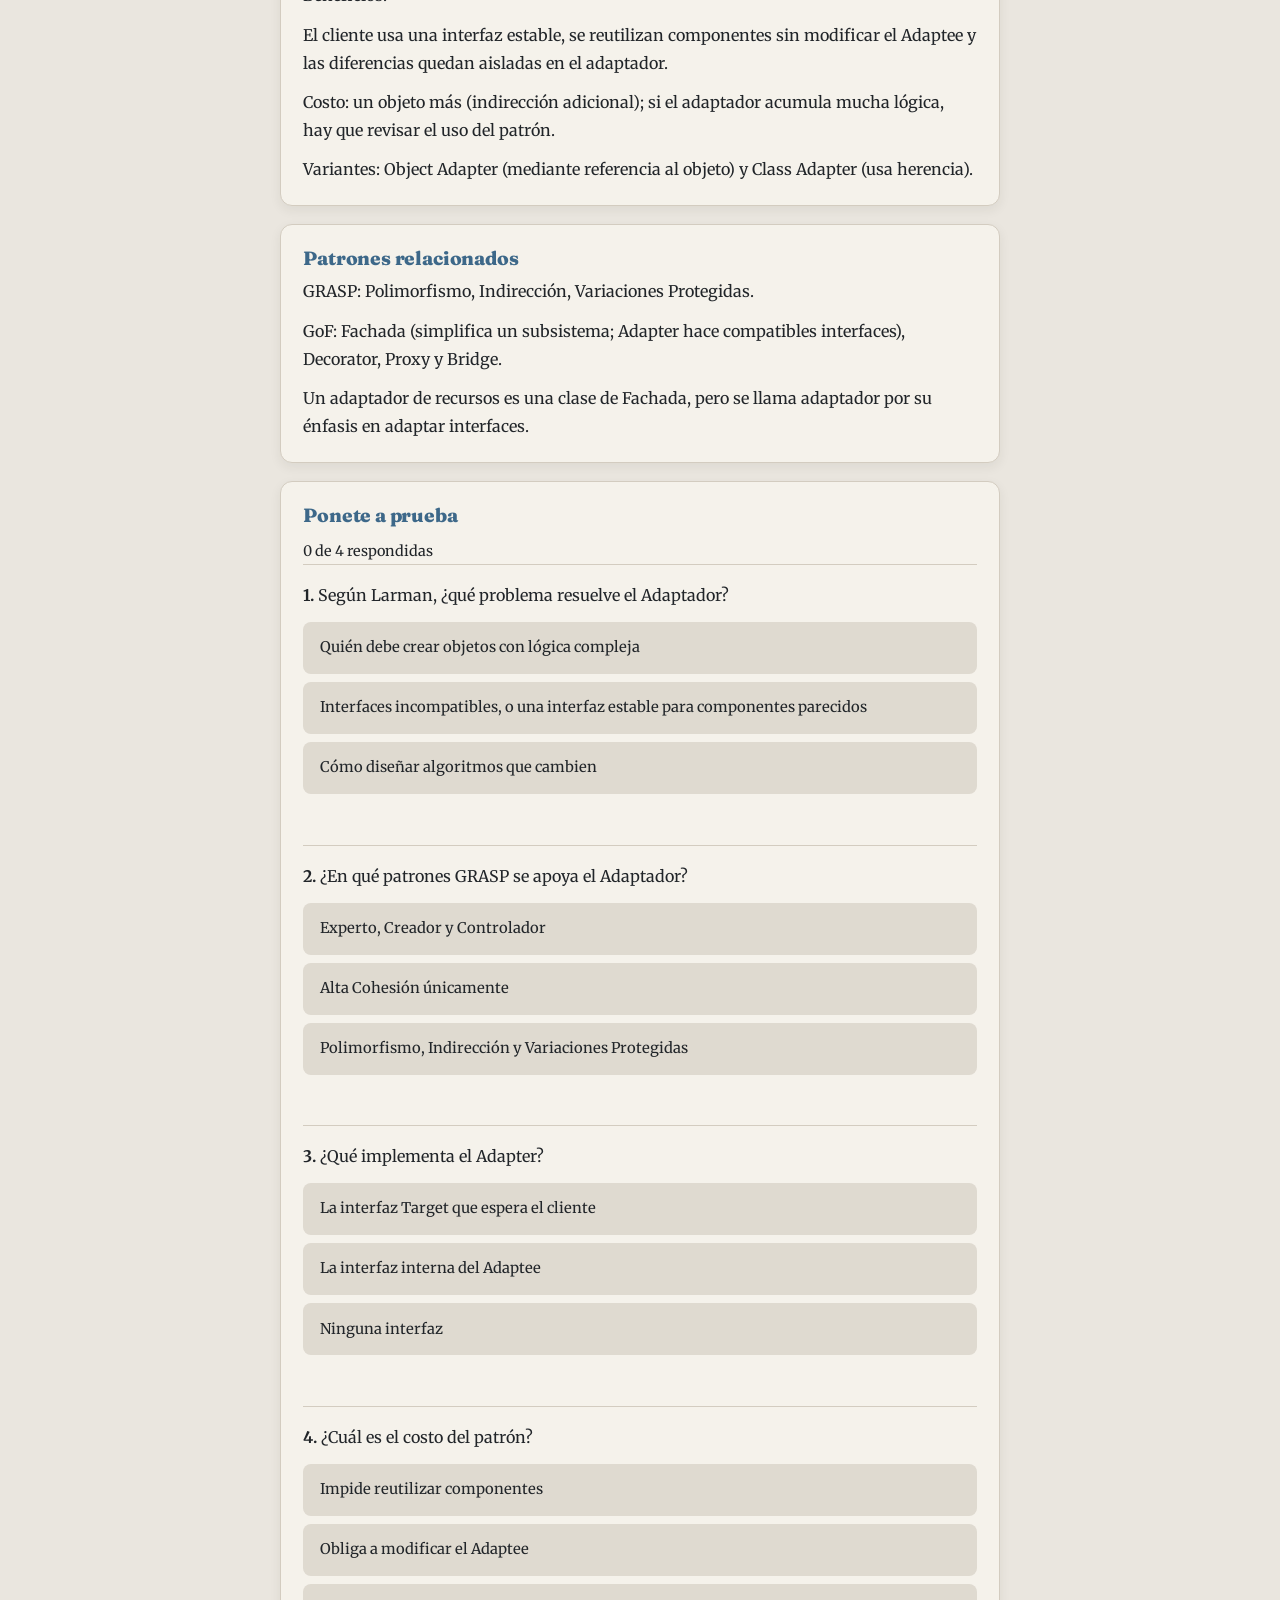
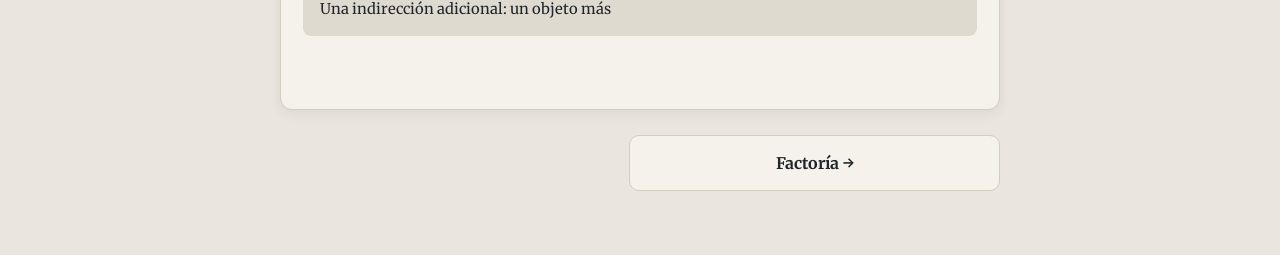
==== commit 7ea4ffdf: "ULTIMA VERSION PARA LA PRESENTACION" ====
--- a/ficha-adapter.html
+++ b/ficha-adapter.html
@@ -39,12 +39,15 @@
 
       <section class="step good">
         <h3>Solución</h3>
-        <p>Convierta la interfaz original de un componente en otra interfaz, mediante un objeto adaptador intermedio. Es un nivel de <button class="term" data-k="indir">indirección</button> con <button class="term" data-k="poli">polimorfismo</button> que da <button class="term" data-k="vp">Variaciones Protegidas</button> frente a las APIs externas.</p>
+        <p>Convierta la interfaz original de un componente en otra interfaz, mediante un objeto adaptador intermedio (entre el Target y el <button class="term" data-k="adaptee">Adaptee</button>).</p>
+		<p>Es un nivel de <button class="term" data-k="indir">indirección</button> con <button class="term" data-k="poli">polimorfismo</button> que da <button class="term" data-k="vp">Variaciones Protegidas</button> frente a las APIs externas.</p>
       </section>
 
       <section class="step">
         <h3>Ejemplo</h3>
-        <p>NuevaEra debe soportar calculadores de impuestos, contabilidad y autorización de pagos externos, cada uno con su API. Se define IAdaptadorCalculadorDeImpuestos y un adaptador por servicio (AdaptadorMasterEnImpuestos, AdaptadorImpuestosPro). En la clase: IPago con MercadoPagoAdapter y PayPalAdapter.</p>
+        <p>Nuestro sistema de pedidos (cliente) tiene que permitirnos procesar el pago de los mismos mediante dos métodos de pago conocidos (Mercado Pago y PayPal) cada uno con su API de proovedores externos, con sus respectivas interfaces (todas diferentes).</p>
+		<p>El cliente no conoce la interfaz incompatible de los SDK de dichas empresas. Solo sabe de una interfaz IPago con el contrato polimórfico procesarPago(monto), y los adaptadores concretos (mercadoPagoAdapter, y PayPalAdapter) implementan esa interfaz y traducen la peticion a cada Adaptee.</p>
+		<p>Entonces el sistema no va a tener problema en procesar el pago ya que el adaptador le permite comunicarse con los componentes externos. Vea el diagrama UML dado en la presentacion.</p>
       </section>
 
       <section class="step">
@@ -88,18 +91,23 @@
           <li><b>Client</b>: usa la interfaz Target y no conoce al Adaptee.</li>
           <li><b>Target</b> «interface»: el contrato que espera la aplicación.</li>
           <li><b>Adapter</b>: implementa Target (realización: línea discontinua + triángulo hueco) y traduce las llamadas.</li>
-          <li><b>Adaptee</b>: componente existente con otra interfaz. La asociación continua indica que el Adapter lo contiene y le delega.</li>
+          <li><b>Adaptee (adaptado)</b>: componente existente con otra interfaz. La asociación continua indica que el Adapter lo contiene y le delega.</li>
         </ul>
       </section>
 
       <section class="step">
         <h3>Discusión</h3>
-        <p>Beneficios: el cliente usa una interfaz estable, se reutilizan componentes sin modificar el [[adaptee]] y las diferencias quedan aisladas en el adaptador. Costo: un objeto más (indirección adicional); si el adaptador acumula mucha lógica, hay que revisar el uso del patrón. Variantes: Object Adapter (composición, la más flexible en C#) y Class Adapter (herencia).</p>
+		<p>Beneficios:</p>
+		<p>El cliente usa una interfaz estable, se reutilizan componentes sin modificar el Adaptee y las diferencias quedan aisladas en el adaptador.</p>
+		<p>Costo: un objeto más (indirección adicional); si el adaptador acumula mucha lógica, hay que revisar el uso del patrón.</p>
+		<p>Variantes: Object Adapter (mediante referencia al objeto) y Class Adapter (usa herencia).</p>
       </section>
 
       <section class="step">
         <h3>Patrones relacionados</h3>
-        <p>GRASP: Polimorfismo, Indirección, Variaciones Protegidas. GoF: Fachada (simplifica un subsistema; Adapter hace compatibles interfaces), Decorator, Proxy y Bridge. Un adaptador de recursos es una clase de Fachada, pero se llama adaptador por su énfasis en adaptar interfaces.</p>
+        <p>GRASP: Polimorfismo, Indirección, Variaciones Protegidas.</p>
+		<p>GoF: Fachada (simplifica un subsistema; Adapter hace compatibles interfaces), Decorator, Proxy y Bridge.</p>
+		<p>Un adaptador de recursos es una clase de Fachada, pero se llama adaptador por su énfasis en adaptar interfaces.</p>
       </section>
 
       <section class="step">
